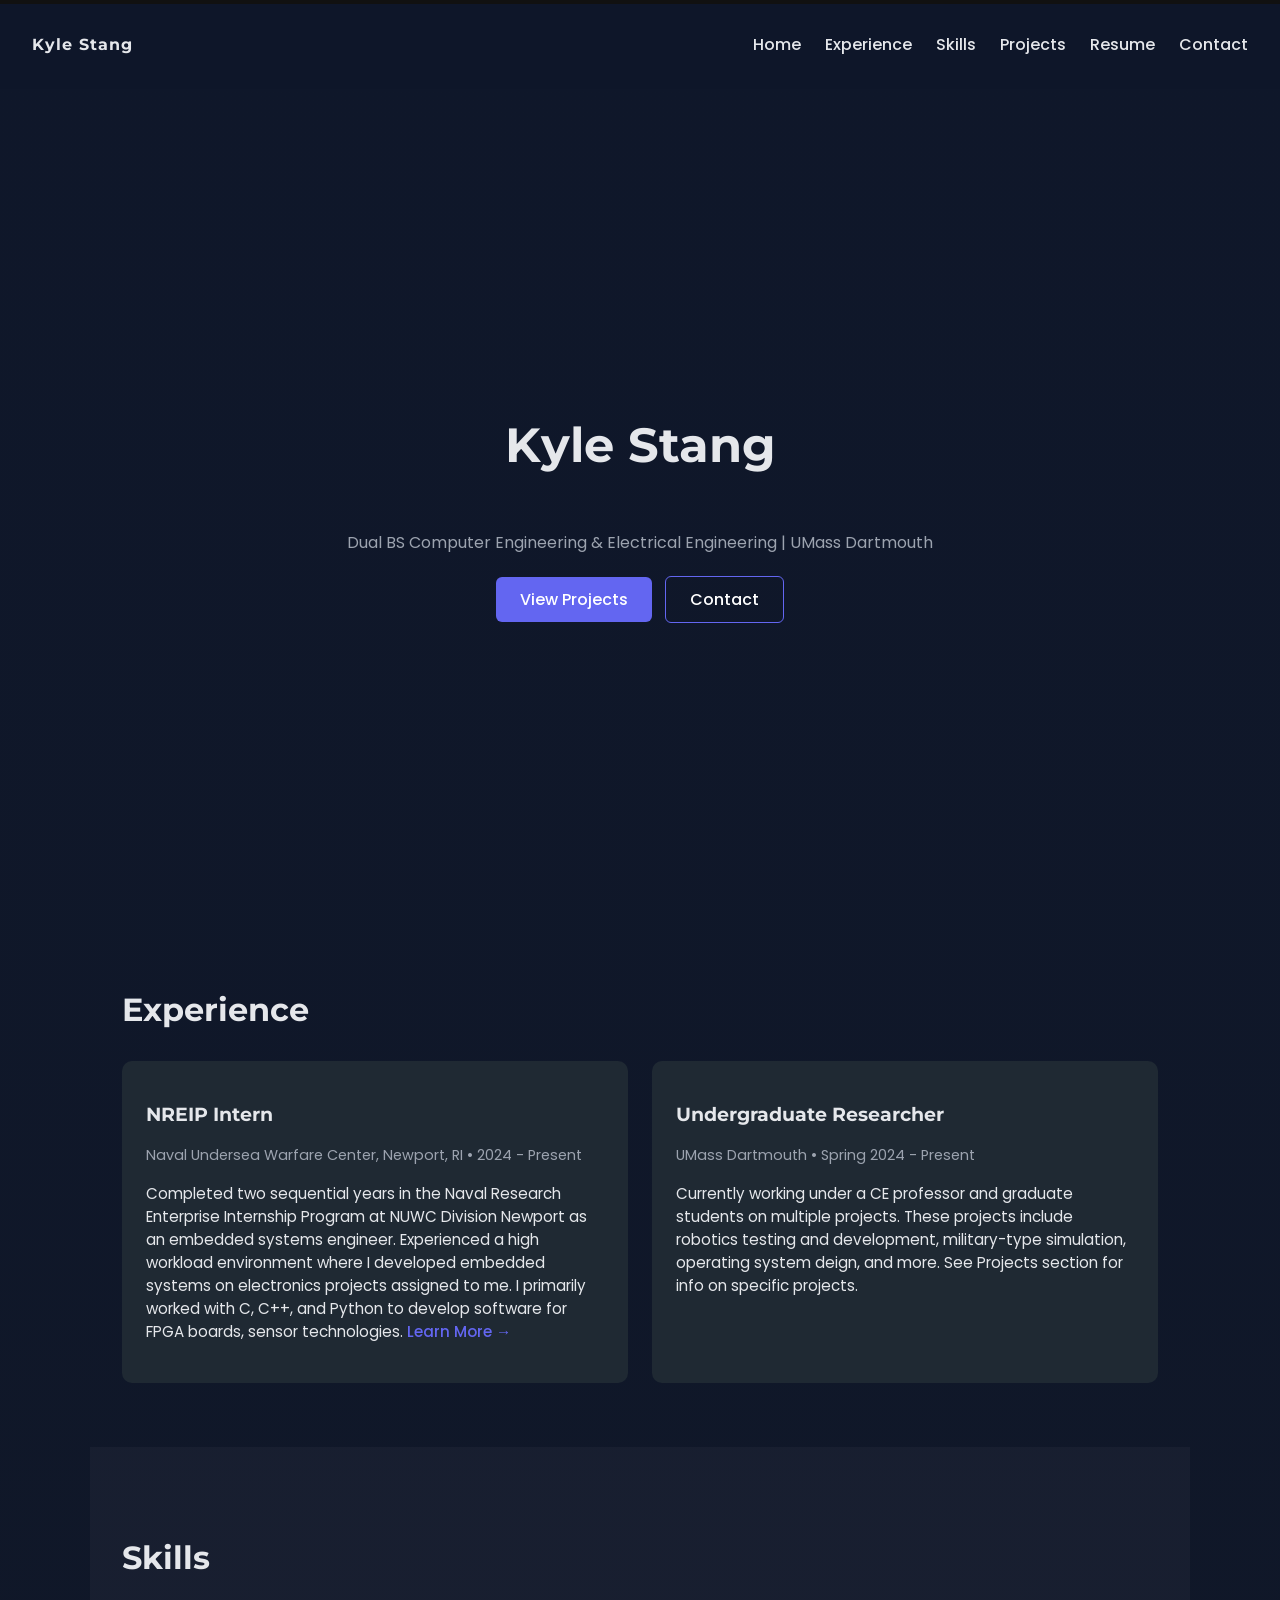
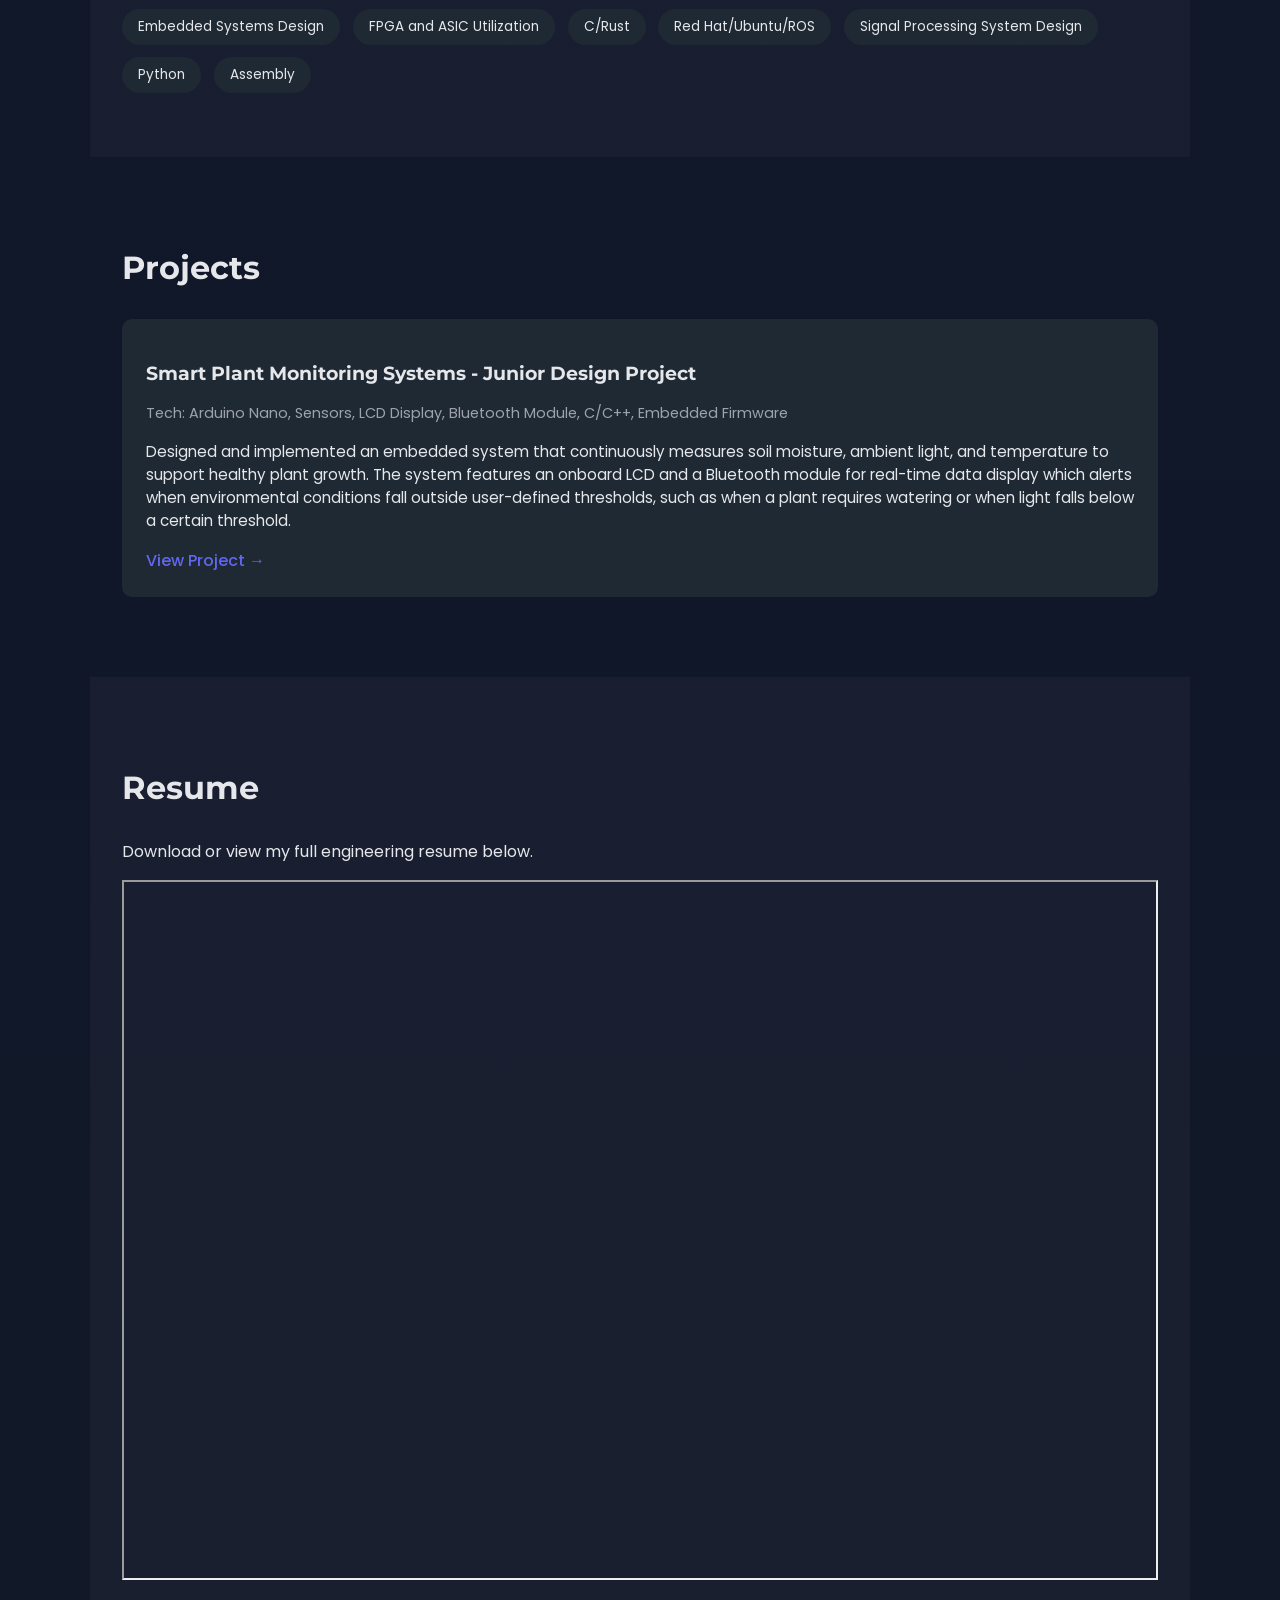
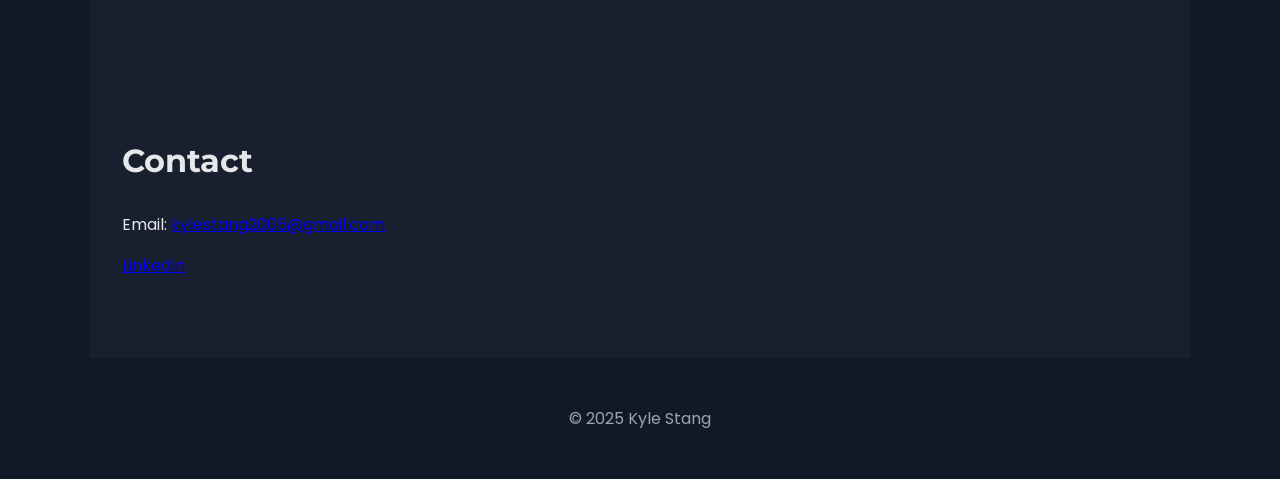
==== index.html @ 082687d5 "Update index.html" ====
<!DOCTYPE html>
<html lang="en">
<head>
  <meta charset="UTF-8" />
  <meta name="viewport" content="width=device-width, initial-scale=1.0" />
  <title>Kyle Stang | Engineering Portfolio</title>

  <!-- SEO -->
  <meta name="description" content="Kyle Stang – Embedded & Electrical Engineering Portfolio" />
  <meta name="author" content="Kyle Stang" />

  <!-- Fonts -->
  <link href="https://fonts.googleapis.com/css2?family=Montserrat:wght@400;600;700&family=Poppins:wght@300;400;500&display=swap" rel="stylesheet">

  <!-- Styles -->
  <link rel="stylesheet" href="style.css" />
</head>
<body>

<!-- Scroll Progress Bar -->
<div id="progress-container"><div id="progress-bar"></div></div>

<!-- NAV -->
<header>
  <nav class="nav">
    <div class="nav-left">Kyle Stang</div>
    <ul class="nav-links" id="navLinks">
      <li><a href="#home">Home</a></li>
      <li><a href="#experience">Experience</a></li>
      <li><a href="#skills">Skills</a></li>
      <li><a href="#projects">Projects</a></li>
      <li><a href="#resume">Resume</a></li>
      <li><a href="#contact">Contact</a></li>
    </ul>
    <div class="hamburger" onclick="toggleMenu()">
      <span></span><span></span><span></span>
    </div>
  </nav>
</header>

<main>

<!-- HERO -->
<section id="home" class="hero">
  <h1>Kyle Stang</h1>
  <p class="tagline">Dual BS Computer Engineering & Electrical Engineering | UMass Dartmouth</p>
  <div class="hero-buttons">
    <a href="#projects" class="btn">View Projects</a>
    <a href="#contact" class="btn outline">Contact</a>
  </div>
</section>

<!-- EXPERIENCE -->
<section id="experience" class="section">
  <h2 class="section-title">Experience</h2>

  <div class="card-container">
    <!-- Experience Card -->
    <div class="card">
      <h3>NREIP Intern</h3>
      <p class="card-subtitle">Naval Undersea Warfare Center, Newport, RI • 2024 - Present</p>
      <p class="card-desc">
        Completed two sequential years in the Naval Research Enterprise Internship Program at NUWC Division Newport
        as an embedded systems engineer. Experienced a high workload environment where I developed embedded systems 
        on electronics projects assigned to me. I primarily worked with C, C++, and Python to develop software for FPGA boards, 
        sensor technologies.
      <a class="card-link" href="nreip-intern.html">Learn More →</a>
    </div>

    <div class="card">
      <h3>Undergraduate Researcher</h3>
      <p class="card-subtitle">UMass Dartmouth • Spring 2024 - Present</p>
      <p class="card-desc">
        Currently working under a CE professor and graduate students 
        on multiple projects. These projects include robotics testing and development,
        military-type simulation, operating system deign, and more. See Projects section for
        info on specific projects.
      </p>
    </div>
  </div>
</section>

<!-- SKILLS -->
<section id="skills" class="section alt">
  <h2 class="section-title">Skills</h2>

  <div class="skills-grid">
    <div class="skill">Embedded Systems Design</div>
    <div class="skill">FPGA and ASIC Utilization</div>
    <div class="skill">C/Rust</div>
    <div class="skill">Red Hat/Ubuntu/ROS</div>
    <div class="skill">Signal Processing System Design</div>
    <div class="skill">Python</div>
    <div class="skill">Assembly</div>
  </div>
</section>

<!-- PROJECTS -->
<section id="projects" class="section">
  <h2 class="section-title">Projects</h2>

  <div class="card-container horizontal" id="projectScroll">
    <div class="card">
      <h3>Smart Plant Monitoring Systems - Junior Design Project</h3>
      <p class="card-subtitle">Tech: Arduino Nano, Sensors, LCD Display, Bluetooth Module, C/C++, Embedded Firmware</p>
      <p class="card-desc">
        Designed and implemented an embedded system that continuously measures soil moisture, ambient light, and temperature to support healthy plant growth. 
        The system features an onboard LCD and a Bluetooth module for real-time data display which alerts when environmental 
        conditions fall outside user-defined thresholds, such as when a plant requires watering or when light falls below a certain threshold.
      </p>
      <a class="card-link" href="plant-monitoring.html">View Project →</a>
    </div>
  </div>
</section>

<!-- RESUME -->
<section id="resume" class="section alt">
  <h2 class="section-title">Resume</h2>
  
  <p>
    Download or view my full engineering resume below.
  </p>

  <iframe 
    src="Spring 2026 Resume.pdf" 
    width="100%" 
    height="700px">
  </iframe>
</section>
  
<!-- CONTACT -->
<section id="contact" class="section alt">
  <h2 class="section-title">Contact</h2>
  <p>Email: <a href="mailto:kylestang2005@gmail.com">kylestang2005@gmail.com</a></p>
  <p>
    <a href="https://www.linkedin.com/in/kyle-stang-2a1355293/">LinkedIn</a>
  </p>
</section>

</main>

<footer>
  <p>© 2025 Kyle Stang</p>
</footer>

<script src="script.js"></script>
</body>

</html>
---- style.css ----
:root {
  --bg-dark: #0f172a;
  --bg-light: #111827;
  --card-bg: #1f2933;
  --accent: #6366f1;
  --text-main: #e5e7eb;
  --text-muted: #9ca3af;
}

* { box-sizing: border-box; }
html { scroll-behavior: smooth; }

body {
  margin: 0;
  font-family: 'Poppins', sans-serif;
  background: linear-gradient(180deg, var(--bg-dark), var(--bg-light));
  color: var(--text-main);
}

/* Scroll Progress */
#progress-container {
  position: fixed;
  top: 0; left: 0;
  width: 100%; height: 4px;
  background: #111;
  z-index: 1000;
}
#progress-bar {
  height: 100%; width: 0;
  background: var(--accent);
}

/* NAV */
.nav {
  position: sticky;
  top: 0;
  display: flex;
  justify-content: space-between;
  align-items: center;
  padding: 1rem 2rem;
  background: rgba(15, 23, 42, 0.9);
  backdrop-filter: blur(8px);
  z-index: 999;
}

.nav-left {
  font-family: 'Montserrat', sans-serif;
  font-weight: 700;
  letter-spacing: 1px;
}

.nav-links {
  display: flex;
  gap: 1.5rem;
  list-style: none;
}

.nav-links a {
  text-decoration: none;
  color: var(--text-main);
  font-weight: 500;
}

.nav-links a:hover {
  color: var(--accent);
}

.hamburger {
  display: none;
  flex-direction: column;
  gap: 5px;
  cursor: pointer;
}

.hamburger span {
  width: 25px;
  height: 3px;
  background: var(--text-main);
}

/* HERO */
.hero {
  min-height: 90vh;
  display: flex;
  flex-direction: column;
  justify-content: center;
  align-items: center;
  text-align: center;
  padding: 2rem;
}

.hero h1 {
  font-family: 'Montserrat', sans-serif;
  font-size: 3rem;
}

.tagline {
  color: var(--text-muted);
  margin: 1rem 0 2rem;
}

.hero-buttons .btn {
  padding: 0.7rem 1.5rem;
  margin: 0.3rem;
  border-radius: 6px;
  text-decoration: none;
  background: var(--accent);
  color: white;
  font-weight: 500;
}

.btn.outline {
  background: transparent;
  border: 1px solid var(--accent);
}

/* SECTIONS */
.section {
  max-width: 1100px;
  margin: auto;
  padding: 4rem 2rem;
}

.section.alt {
  background: rgba(255, 255, 255, 0.03);
}

.section-title {
  font-family: 'Montserrat', sans-serif;
  font-size: 2rem;
  margin-bottom: 2rem;
}

/* CARDS */
.card-container {
  display: grid;
  grid-template-columns: repeat(auto-fit, minmax(280px, 1fr));
  gap: 1.5rem;
}

.card-container.horizontal {
  display: flex;
  overflow-x: auto;
  gap: 1.5rem;
  padding-bottom: 1rem;
}

.card {
  background: var(--card-bg);
  border-radius: 10px;
  padding: 1.5rem;
  min-width: 280px;
}

.card h3 {
  font-family: 'Montserrat', sans-serif;
}

.card-subtitle {
  color: var(--text-muted);
  font-size: 0.9rem;
}

.card-desc {
  margin: 1rem 0;
  font-size: 0.95rem;
}

.card-link {
  color: var(--accent);
  text-decoration: none;
  font-weight: 500;
}

/* SKILLS */
.skills-grid {
  display: flex;
  flex-wrap: wrap;
  gap: 0.8rem;
}

.skill {
  background: var(--card-bg);
  padding: 0.5rem 1rem;
  border-radius: 20px;
  font-size: 0.85rem;
}

/* FOOTER */
footer {
  text-align: center;
  padding: 2rem;
  color: var(--text-muted);
}

/* MOBILE */
@media (max-width: 768px) {
  .nav-links {
    position: absolute;
    top: 60px; right: 0;
    flex-direction: column;
    background: var(--bg-dark);
    width: 200px;
    padding: 1rem;
    display: none;
  }

  .nav-links.active { display: flex; }
  .hamburger { display: flex; }
}
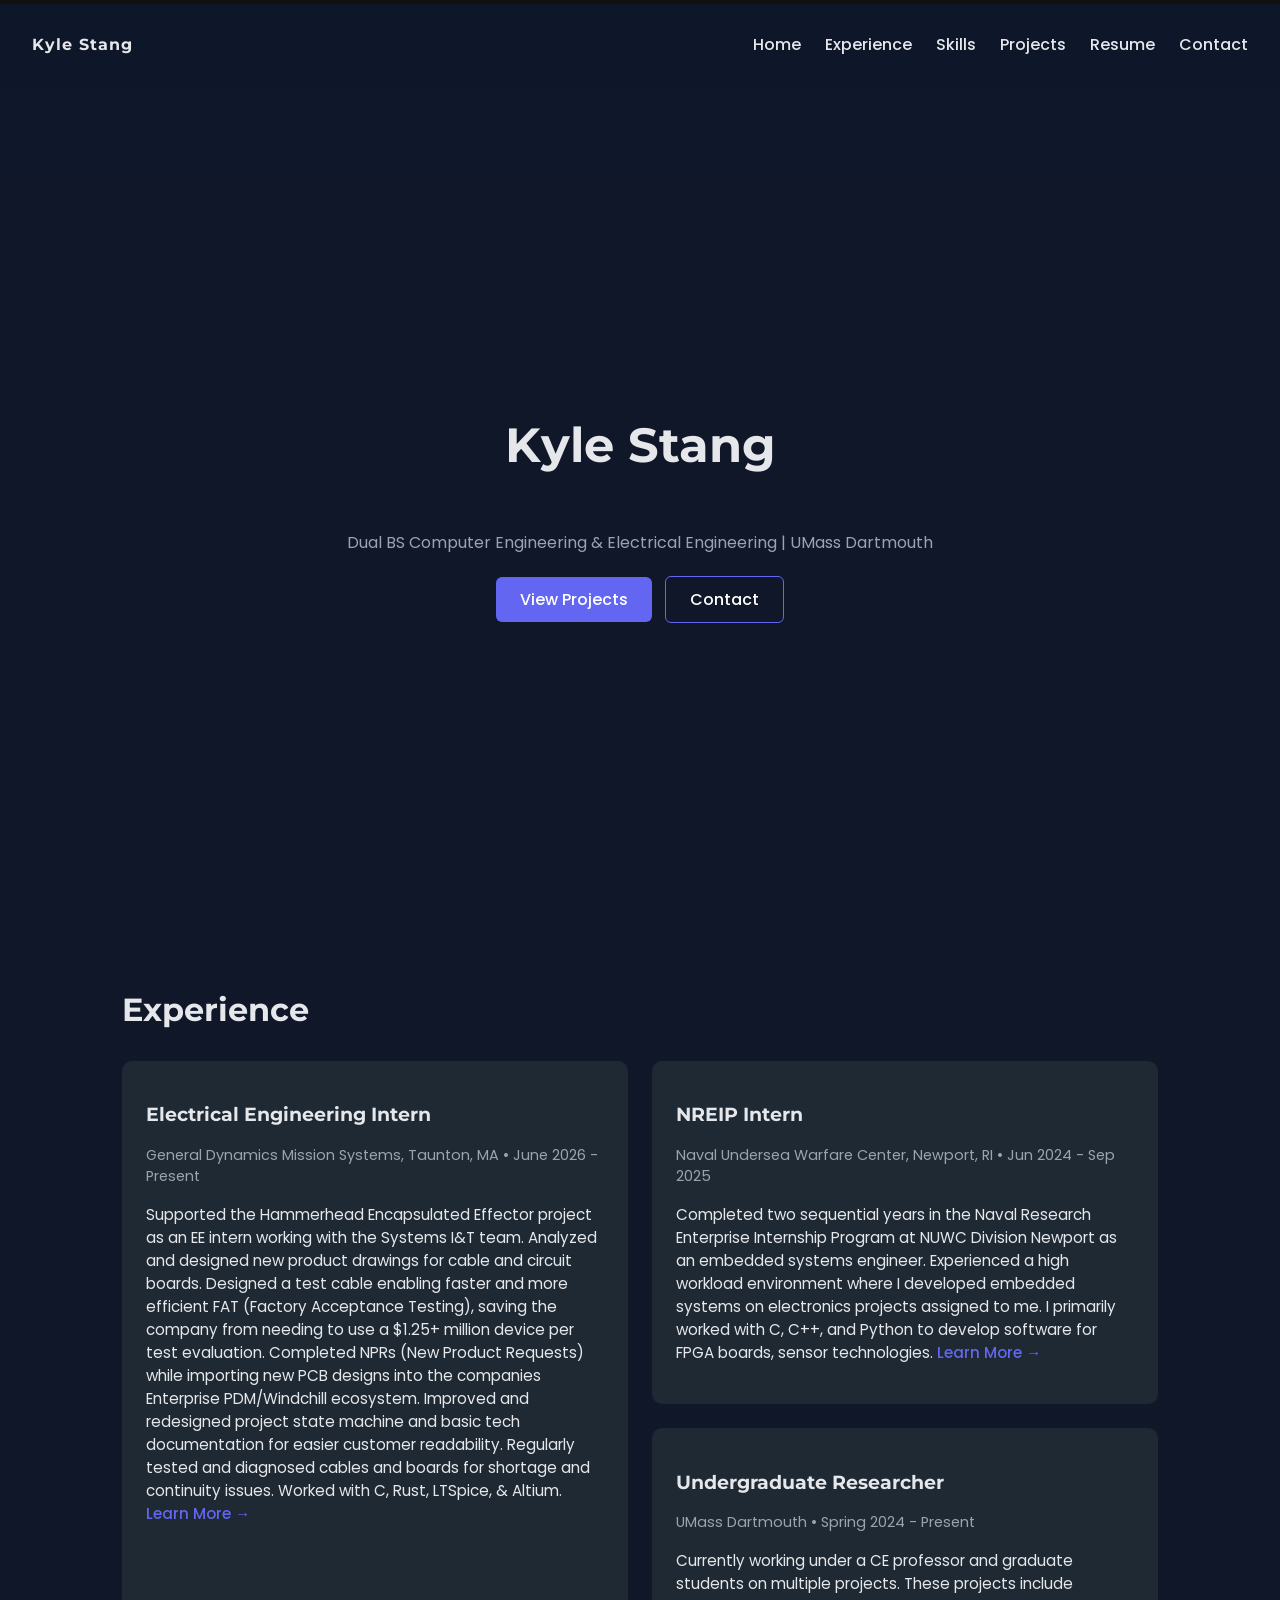
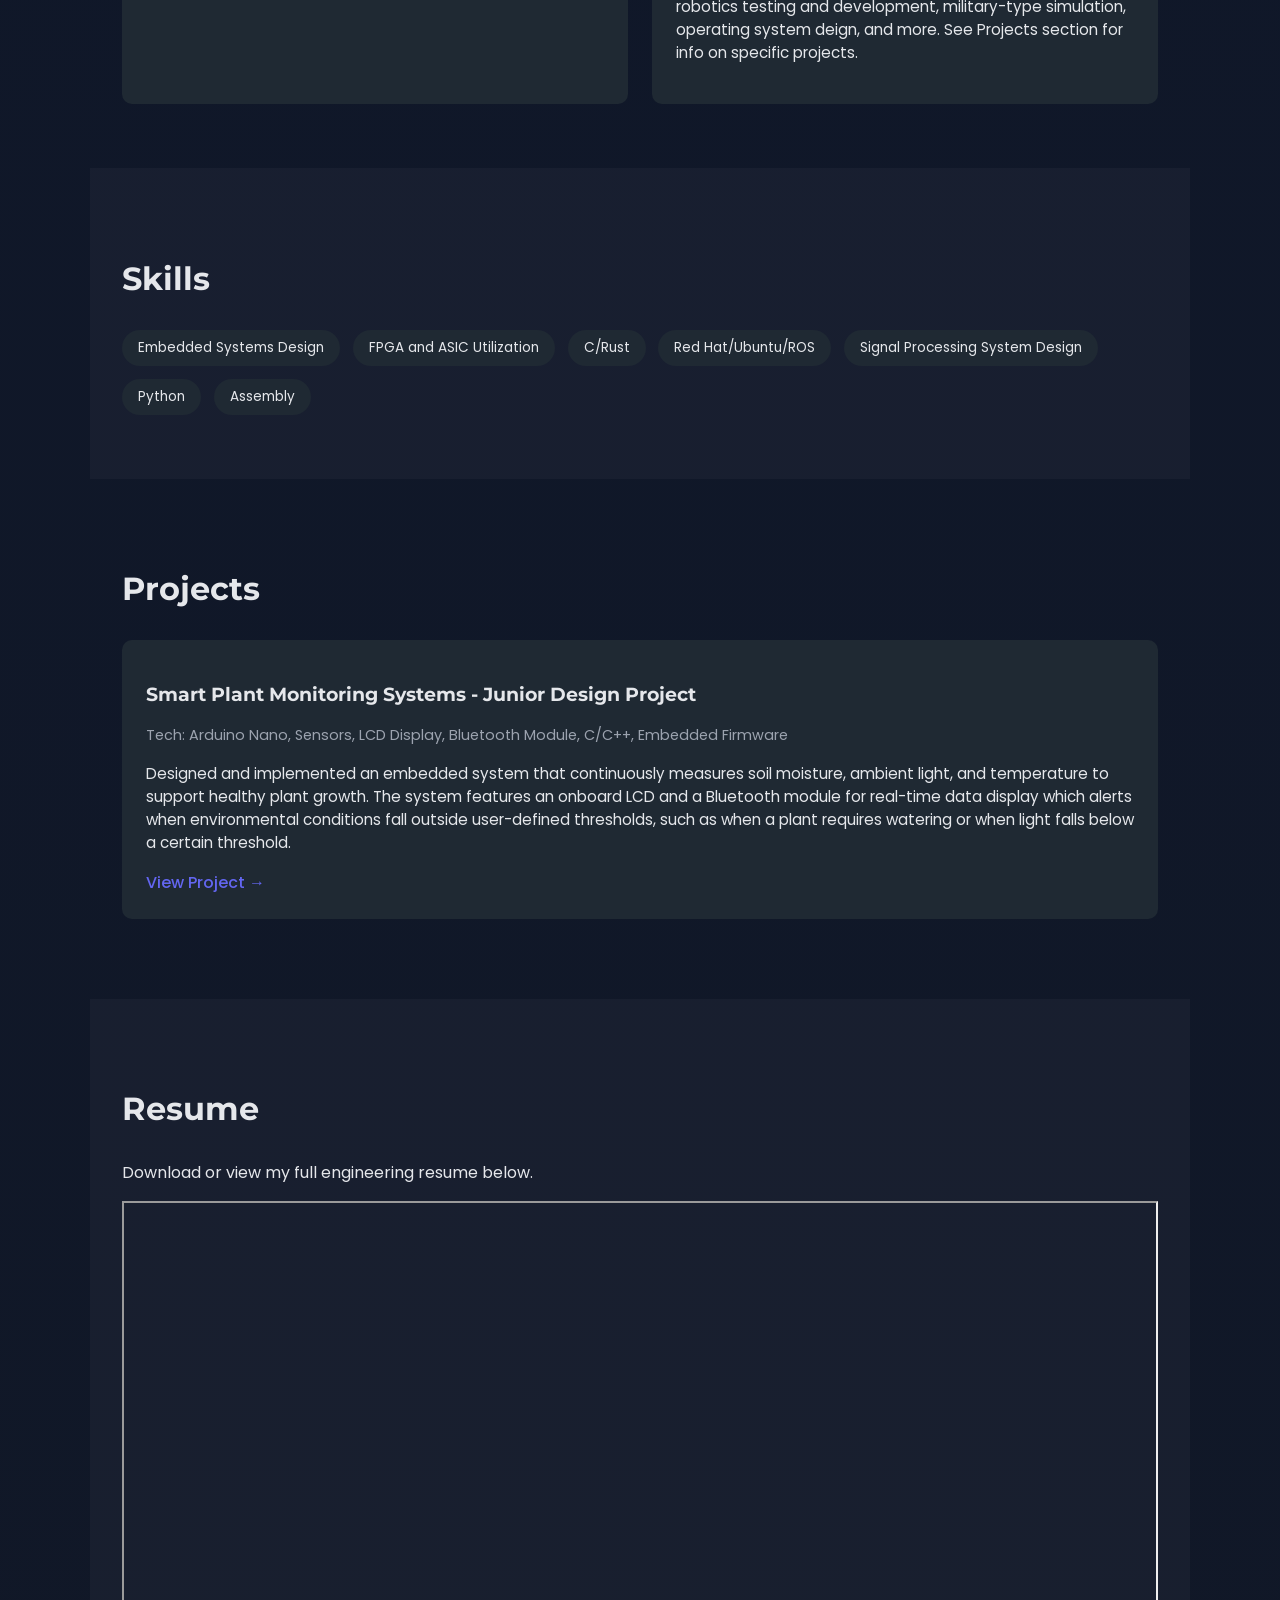
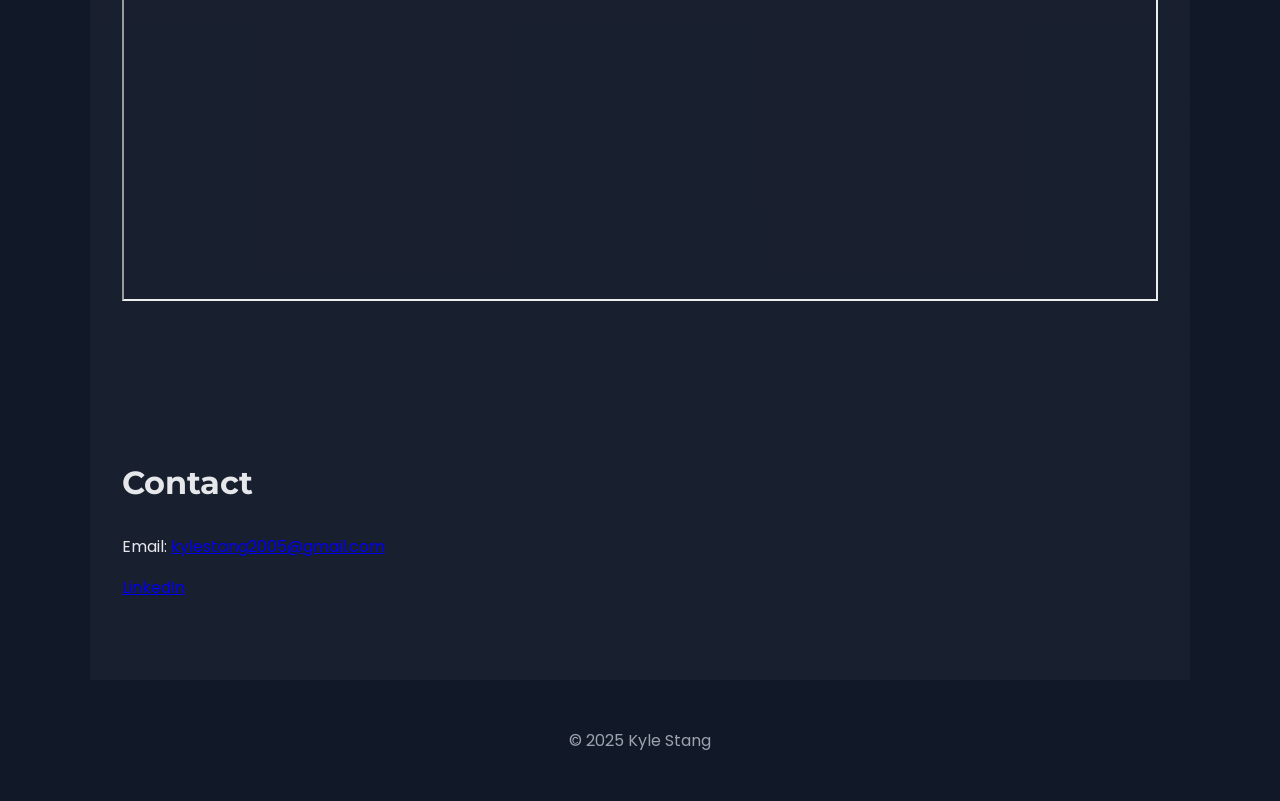
==== commit 70877835: "Update index.html" ====
--- a/index.html
+++ b/index.html
@@ -57,8 +57,24 @@
   <div class="card-container">
     <!-- Experience Card -->
     <div class="card">
+      <h3>Electrical Engineering Intern</h3>
+      <p class="card-subtitle">General Dynamics Mission Systems, Taunton, MA • June 2026 - Present</p>
+      <p class="card-desc">
+        Supported the Hammerhead Encapsulated Effector project as an EE intern working with the Systems I&T team.
+        Analyzed and designed new product drawings for cable and circuit boards. Designed a test cable enabling 
+        faster and more efficient FAT (Factory Acceptance Testing), saving the company from needing to use a $1.25+ 
+        million device per test evaluation. Completed NPRs (New Product Requests) while importing new PCB designs
+        into the companies Enterprise PDM/Windchill ecosystem. Improved and redesigned project state machine and
+        basic tech documentation for easier customer readability. Regularly tested and diagnosed cables and boards
+        for shortage and continuity issues. Worked with C, Rust, LTSpice, & Altium.
+      <a class="card-link" href="gdms-intern.html">Learn More →</a>
+    </div>
+
+  <div class="card-container">
+    <!-- Experience Card -->
+    <div class="card">
       <h3>NREIP Intern</h3>
-      <p class="card-subtitle">Naval Undersea Warfare Center, Newport, RI • 2024 - Present</p>
+      <p class="card-subtitle">Naval Undersea Warfare Center, Newport, RI • Jun 2024 - Sep 2025</p>
       <p class="card-desc">
         Completed two sequential years in the Naval Research Enterprise Internship Program at NUWC Division Newport
         as an embedded systems engineer. Experienced a high workload environment where I developed embedded systems 
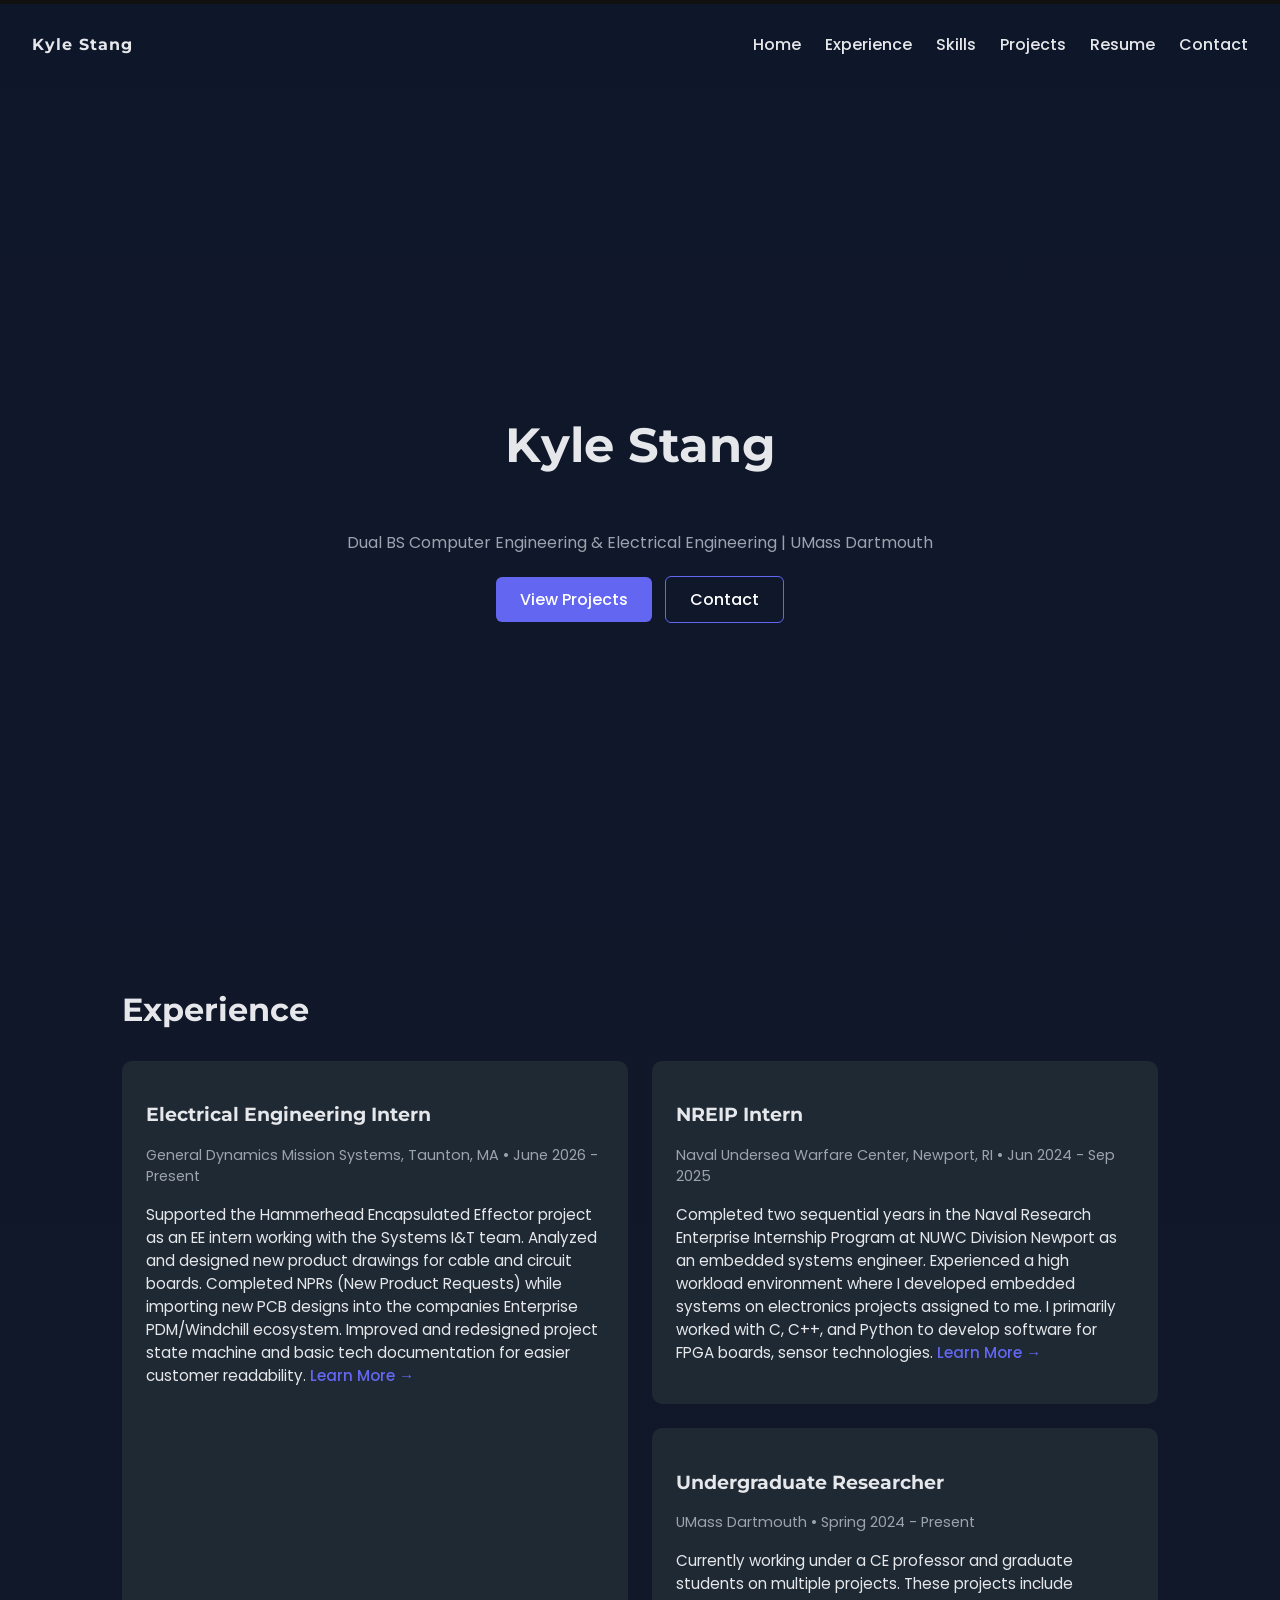
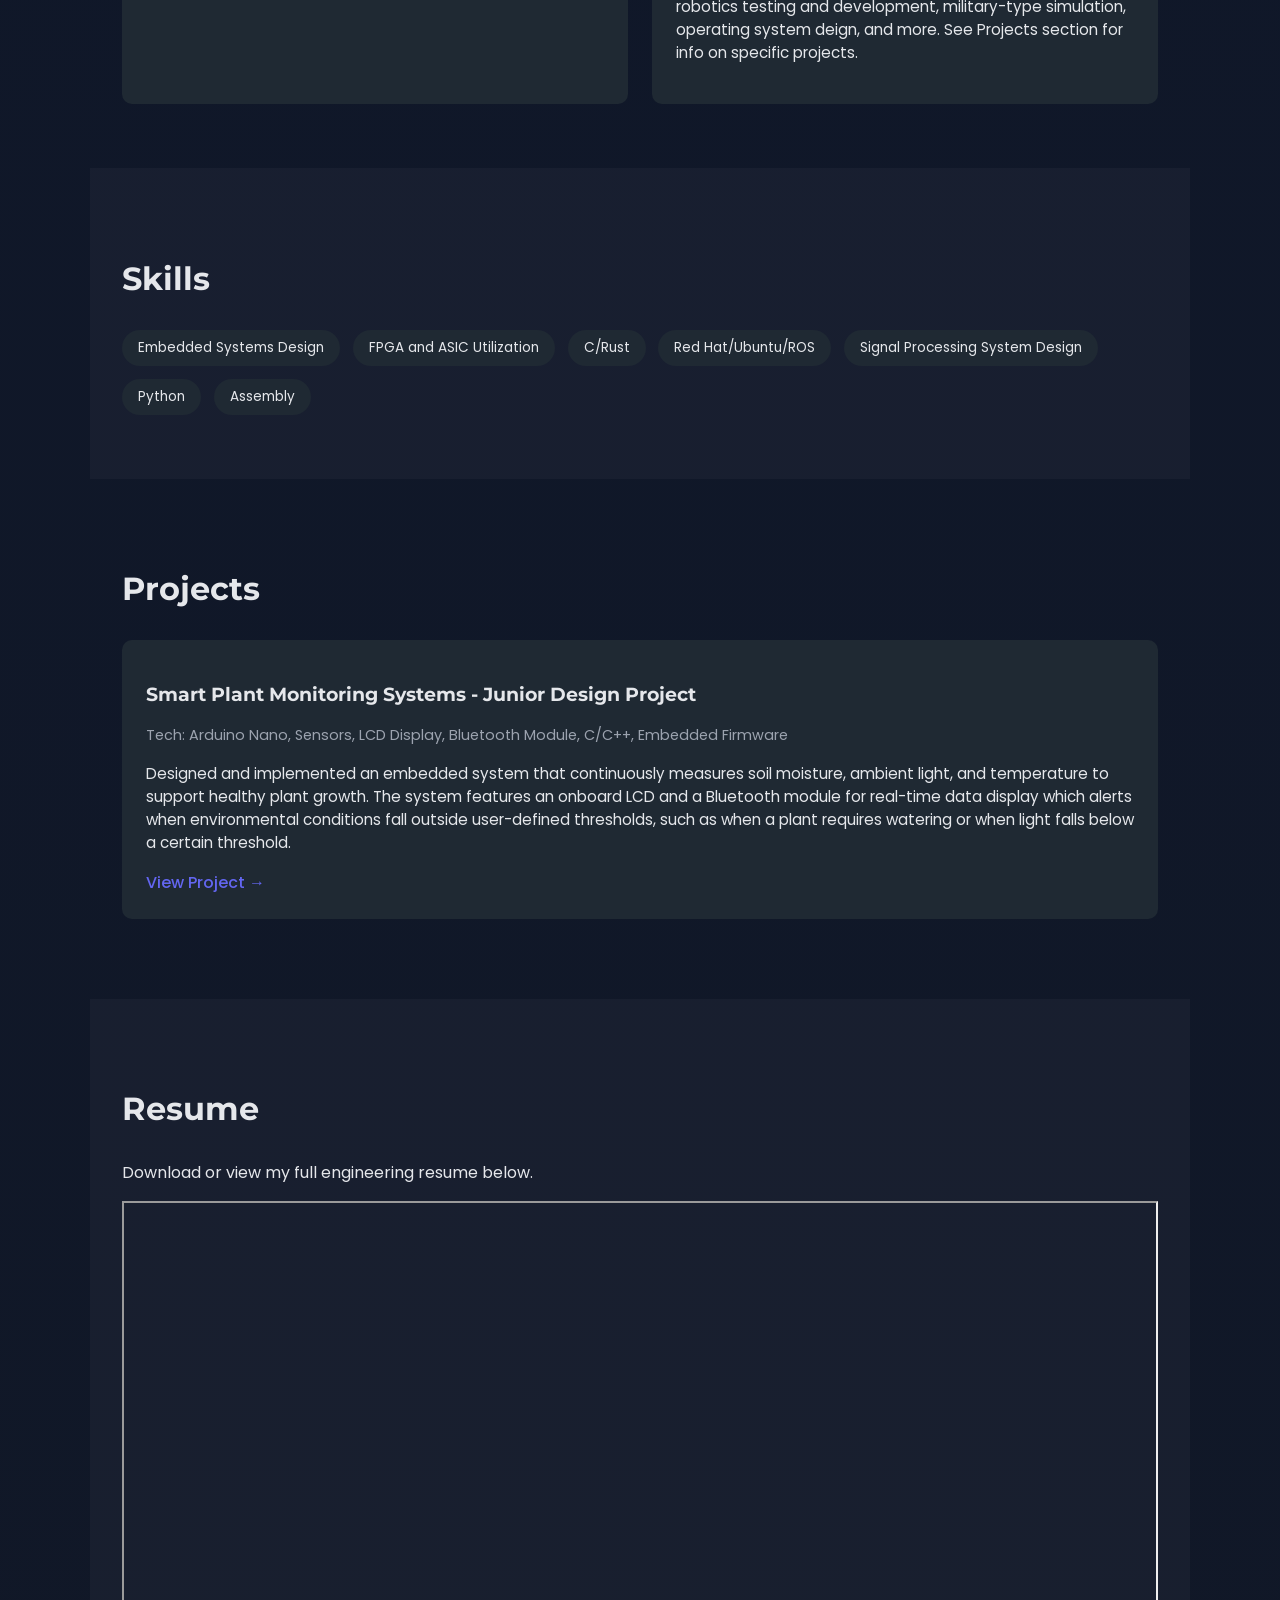
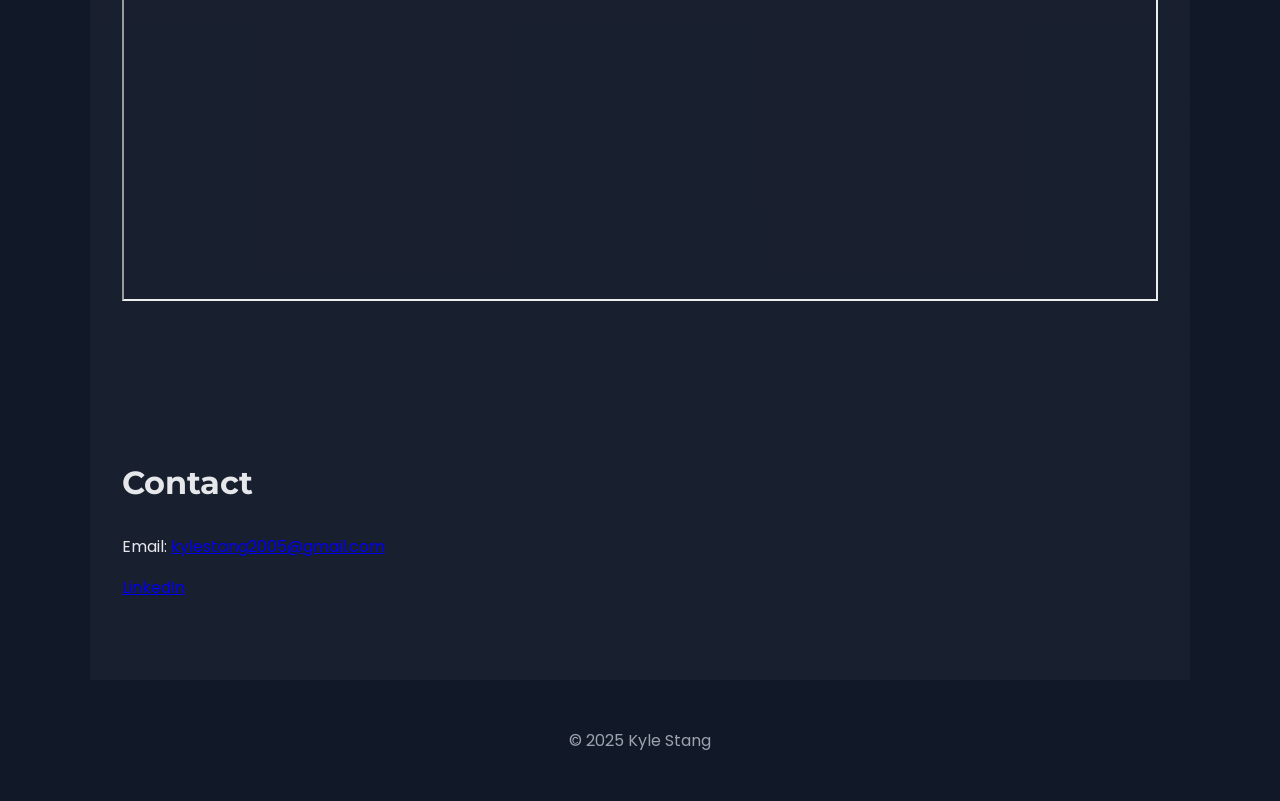
==== commit d9f0a790: "Update index.html" ====
--- a/index.html
+++ b/index.html
@@ -61,12 +61,9 @@
       <p class="card-subtitle">General Dynamics Mission Systems, Taunton, MA • June 2026 - Present</p>
       <p class="card-desc">
         Supported the Hammerhead Encapsulated Effector project as an EE intern working with the Systems I&T team.
-        Analyzed and designed new product drawings for cable and circuit boards. Designed a test cable enabling 
-        faster and more efficient FAT (Factory Acceptance Testing), saving the company from needing to use a $1.25+ 
-        million device per test evaluation. Completed NPRs (New Product Requests) while importing new PCB designs
-        into the companies Enterprise PDM/Windchill ecosystem. Improved and redesigned project state machine and
-        basic tech documentation for easier customer readability. Regularly tested and diagnosed cables and boards
-        for shortage and continuity issues. Worked with C, Rust, LTSpice, & Altium.
+        Analyzed and designed new product drawings for cable and circuit boards. Completed NPRs (New Product Requests)
+        while importing new PCB designs into the companies Enterprise PDM/Windchill ecosystem. Improved and
+        redesigned project state machine and basic tech documentation for easier customer readability.
       <a class="card-link" href="gdms-intern.html">Learn More →</a>
     </div>
 
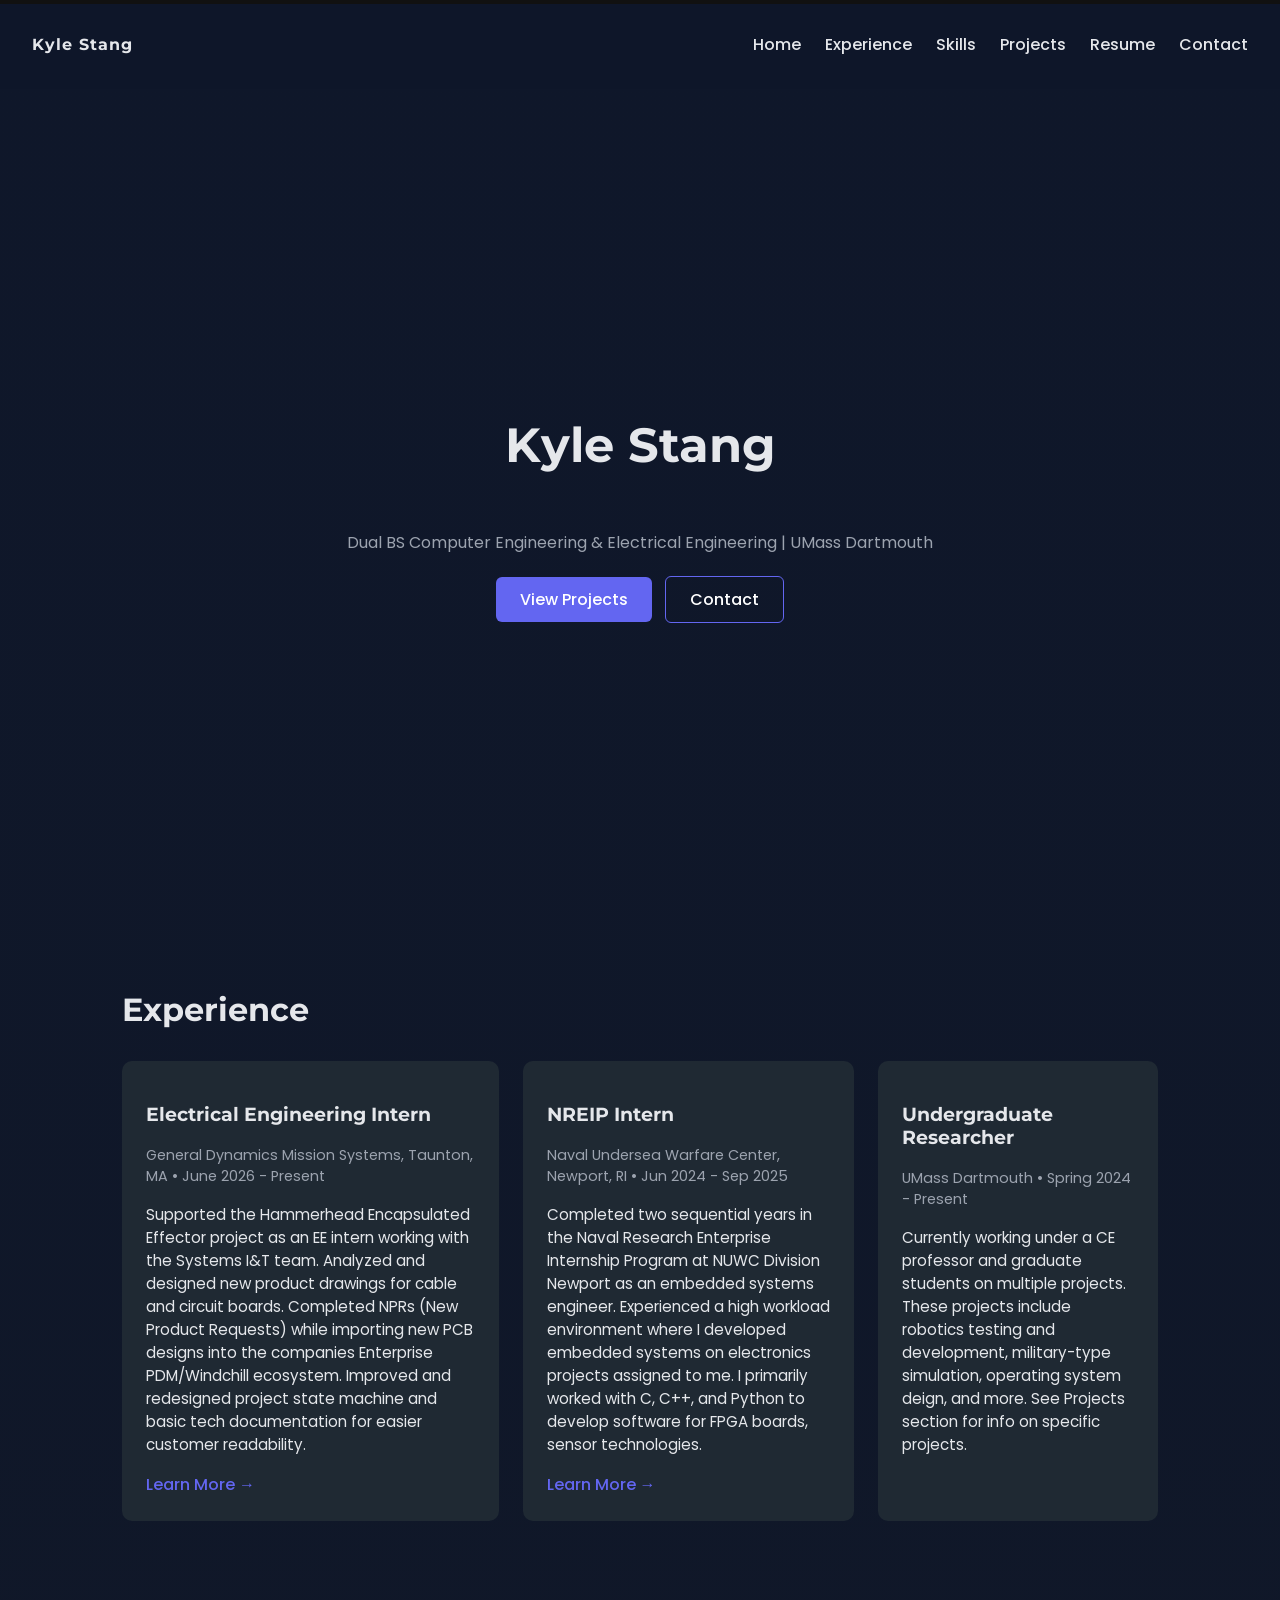
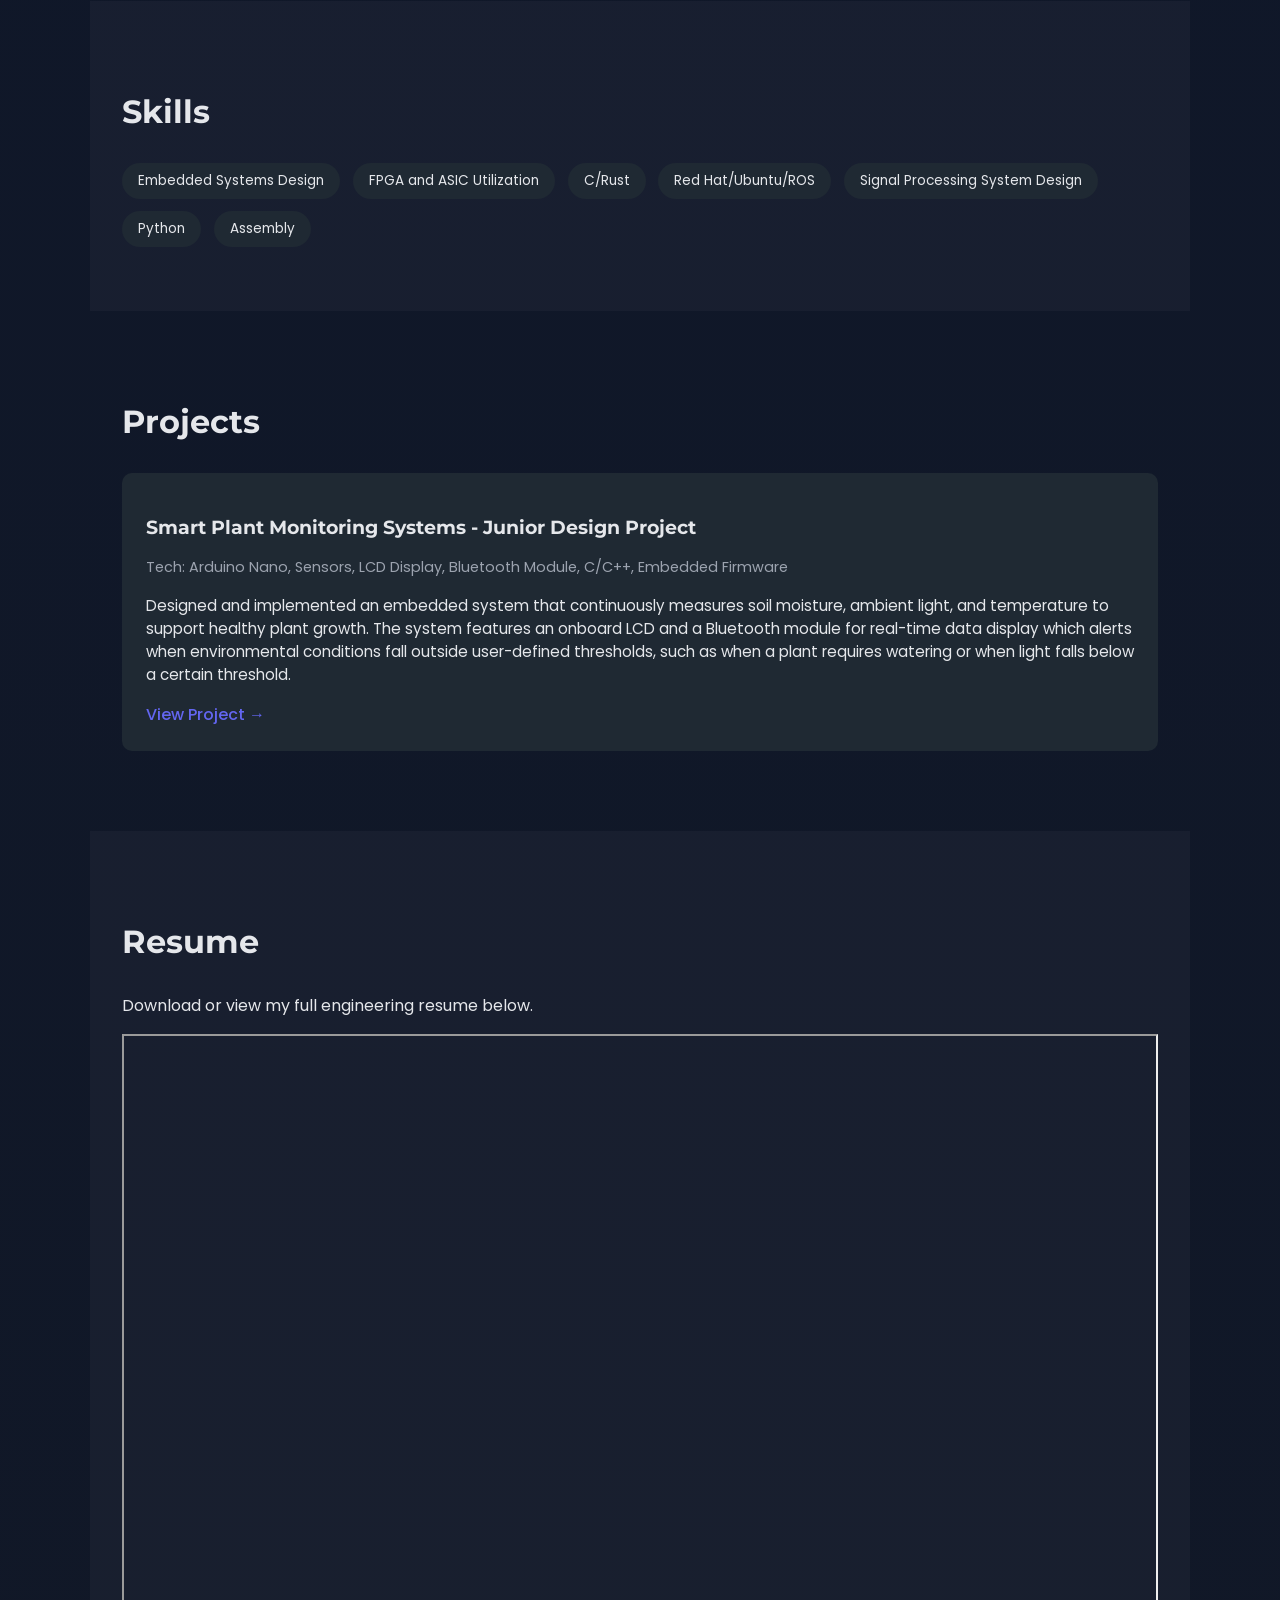
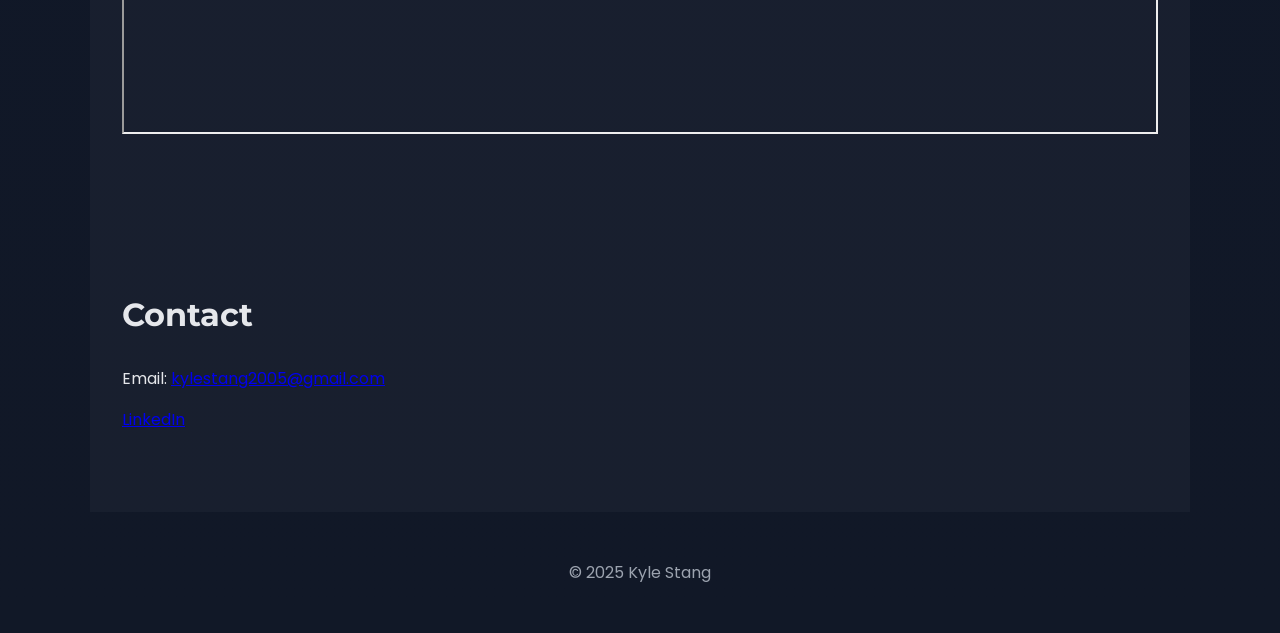
==== commit 25dbdc24: "Update index.html" ====
--- a/index.html
+++ b/index.html
@@ -50,49 +50,47 @@
   </div>
 </section>
 
-<!-- EXPERIENCE -->
-<section id="experience" class="section">
-  <h2 class="section-title">Experience</h2>
+ <!-- EXPERIENCE -->
+  <section id="experience" class="section">
+    <h2 class="section-title">Experience</h2>
 
-  <div class="card-container">
-    <!-- Experience Card -->
-    <div class="card">
-      <h3>Electrical Engineering Intern</h3>
-      <p class="card-subtitle">General Dynamics Mission Systems, Taunton, MA • June 2026 - Present</p>
-      <p class="card-desc">
-        Supported the Hammerhead Encapsulated Effector project as an EE intern working with the Systems I&T team.
-        Analyzed and designed new product drawings for cable and circuit boards. Completed NPRs (New Product Requests)
-        while importing new PCB designs into the companies Enterprise PDM/Windchill ecosystem. Improved and
-        redesigned project state machine and basic tech documentation for easier customer readability.
-      <a class="card-link" href="gdms-intern.html">Learn More →</a>
+    <div class="card-container horizontal">
+      <div class="card">
+        <h3>Electrical Engineering Intern</h3>
+        <p class="card-subtitle">General Dynamics Mission Systems, Taunton, MA • June 2026 - Present</p>
+        <p class="card-desc">
+          Supported the Hammerhead Encapsulated Effector project as an EE intern working with the Systems I&T team.
+          Analyzed and designed new product drawings for cable and circuit boards. Completed NPRs (New Product Requests)
+          while importing new PCB designs into the companies Enterprise PDM/Windchill ecosystem. Improved and
+          redesigned project state machine and basic tech documentation for easier customer readability.
+        </p>
+        <a class="card-link" href="gdms-intern.html">Learn More →</a>
+      </div>
+
+      <div class="card">
+        <h3>NREIP Intern</h3>
+        <p class="card-subtitle">Naval Undersea Warfare Center, Newport, RI • Jun 2024 - Sep 2025</p>
+        <p class="card-desc">
+          Completed two sequential years in the Naval Research Enterprise Internship Program at NUWC Division Newport
+          as an embedded systems engineer. Experienced a high workload environment where I developed embedded systems
+          on electronics projects assigned to me. I primarily worked with C, C++, and Python to develop software for FPGA boards,
+          sensor technologies.
+        </p>
+        <a class="card-link" href="nreip-intern.html">Learn More →</a>
+      </div>
+
+      <div class="card">
+        <h3>Undergraduate Researcher</h3>
+        <p class="card-subtitle">UMass Dartmouth • Spring 2024 - Present</p>
+        <p class="card-desc">
+          Currently working under a CE professor and graduate students
+          on multiple projects. These projects include robotics testing and development,
+          military-type simulation, operating system deign, and more. See Projects section for
+          info on specific projects.
+        </p>
+      </div>
     </div>
-
-  <div class="card-container">
-    <!-- Experience Card -->
-    <div class="card">
-      <h3>NREIP Intern</h3>
-      <p class="card-subtitle">Naval Undersea Warfare Center, Newport, RI • Jun 2024 - Sep 2025</p>
-      <p class="card-desc">
-        Completed two sequential years in the Naval Research Enterprise Internship Program at NUWC Division Newport
-        as an embedded systems engineer. Experienced a high workload environment where I developed embedded systems 
-        on electronics projects assigned to me. I primarily worked with C, C++, and Python to develop software for FPGA boards, 
-        sensor technologies.
-      <a class="card-link" href="nreip-intern.html">Learn More →</a>
-    </div>
-
-    <div class="card">
-      <h3>Undergraduate Researcher</h3>
-      <p class="card-subtitle">UMass Dartmouth • Spring 2024 - Present</p>
-      <p class="card-desc">
-        Currently working under a CE professor and graduate students 
-        on multiple projects. These projects include robotics testing and development,
-        military-type simulation, operating system deign, and more. See Projects section for
-        info on specific projects.
-      </p>
-    </div>
-  </div>
-</section>
-
+  </section>
 <!-- SKILLS -->
 <section id="skills" class="section alt">
   <h2 class="section-title">Skills</h2>
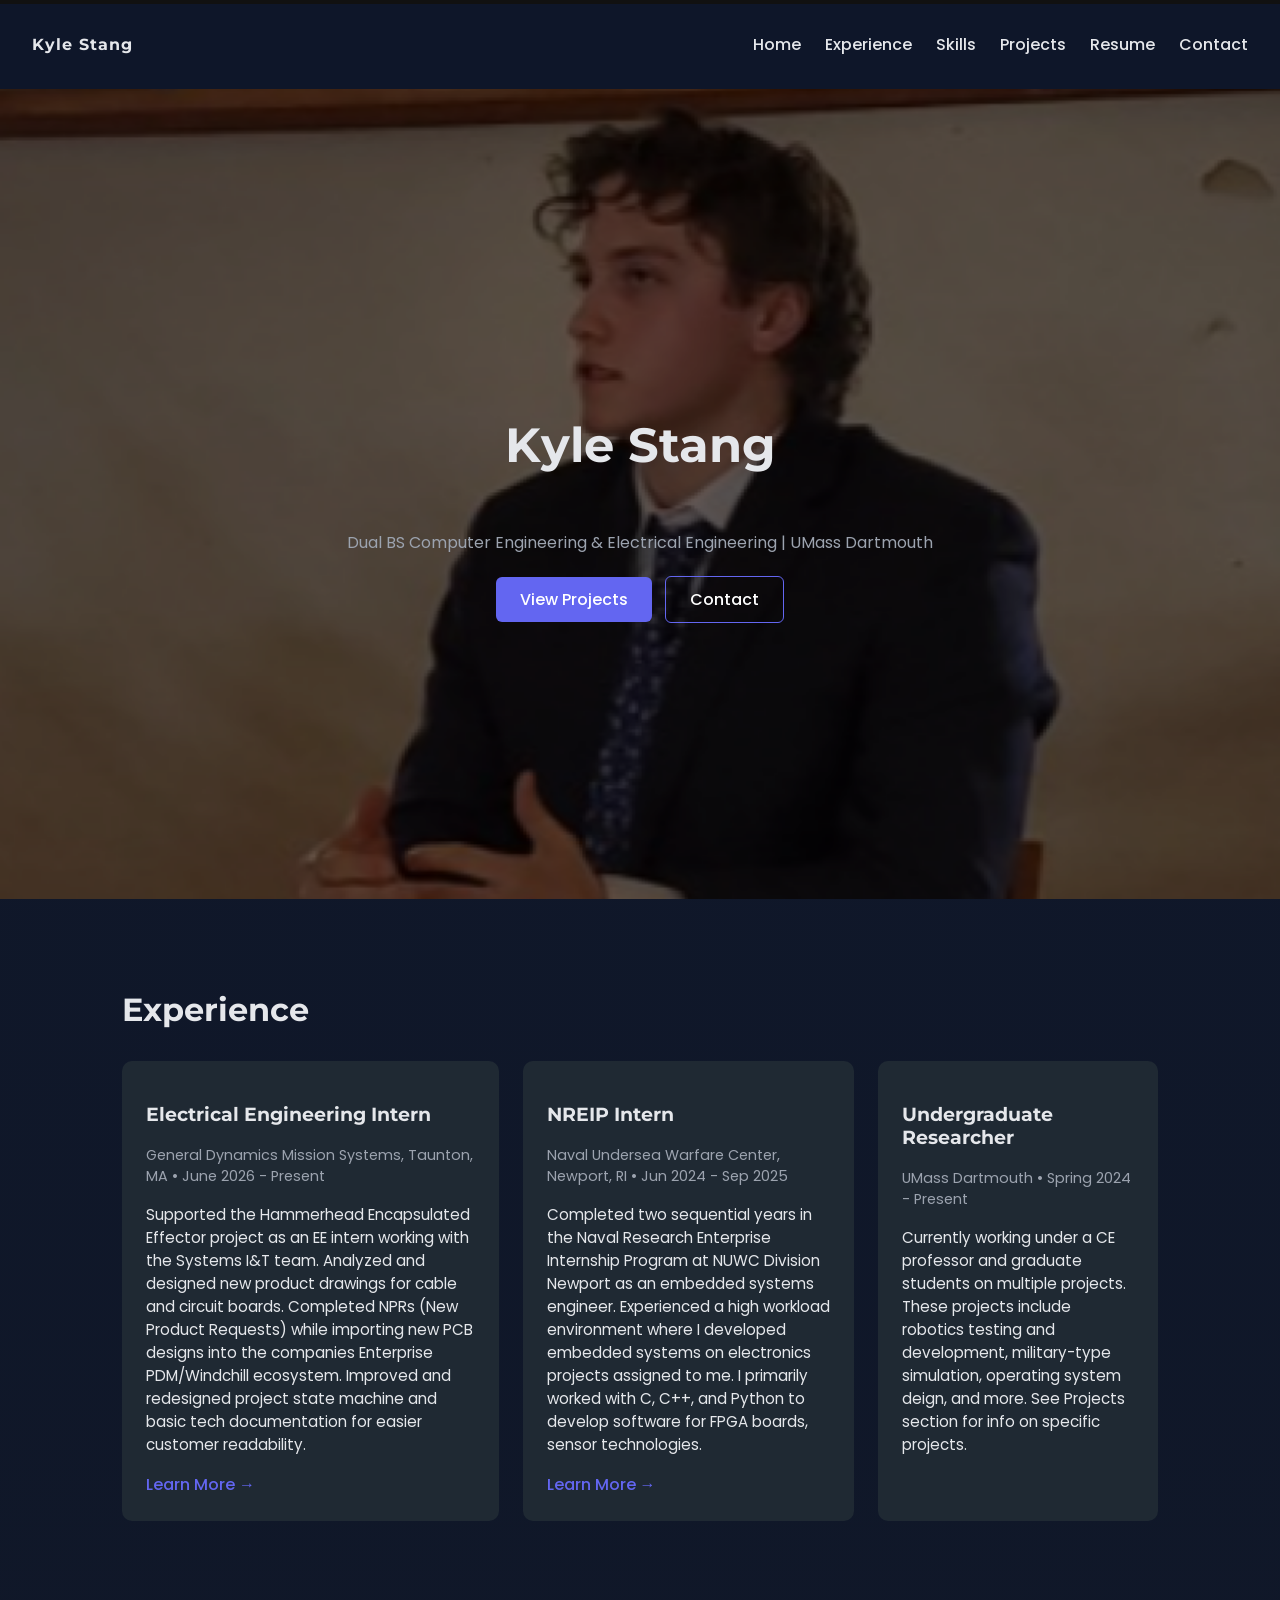
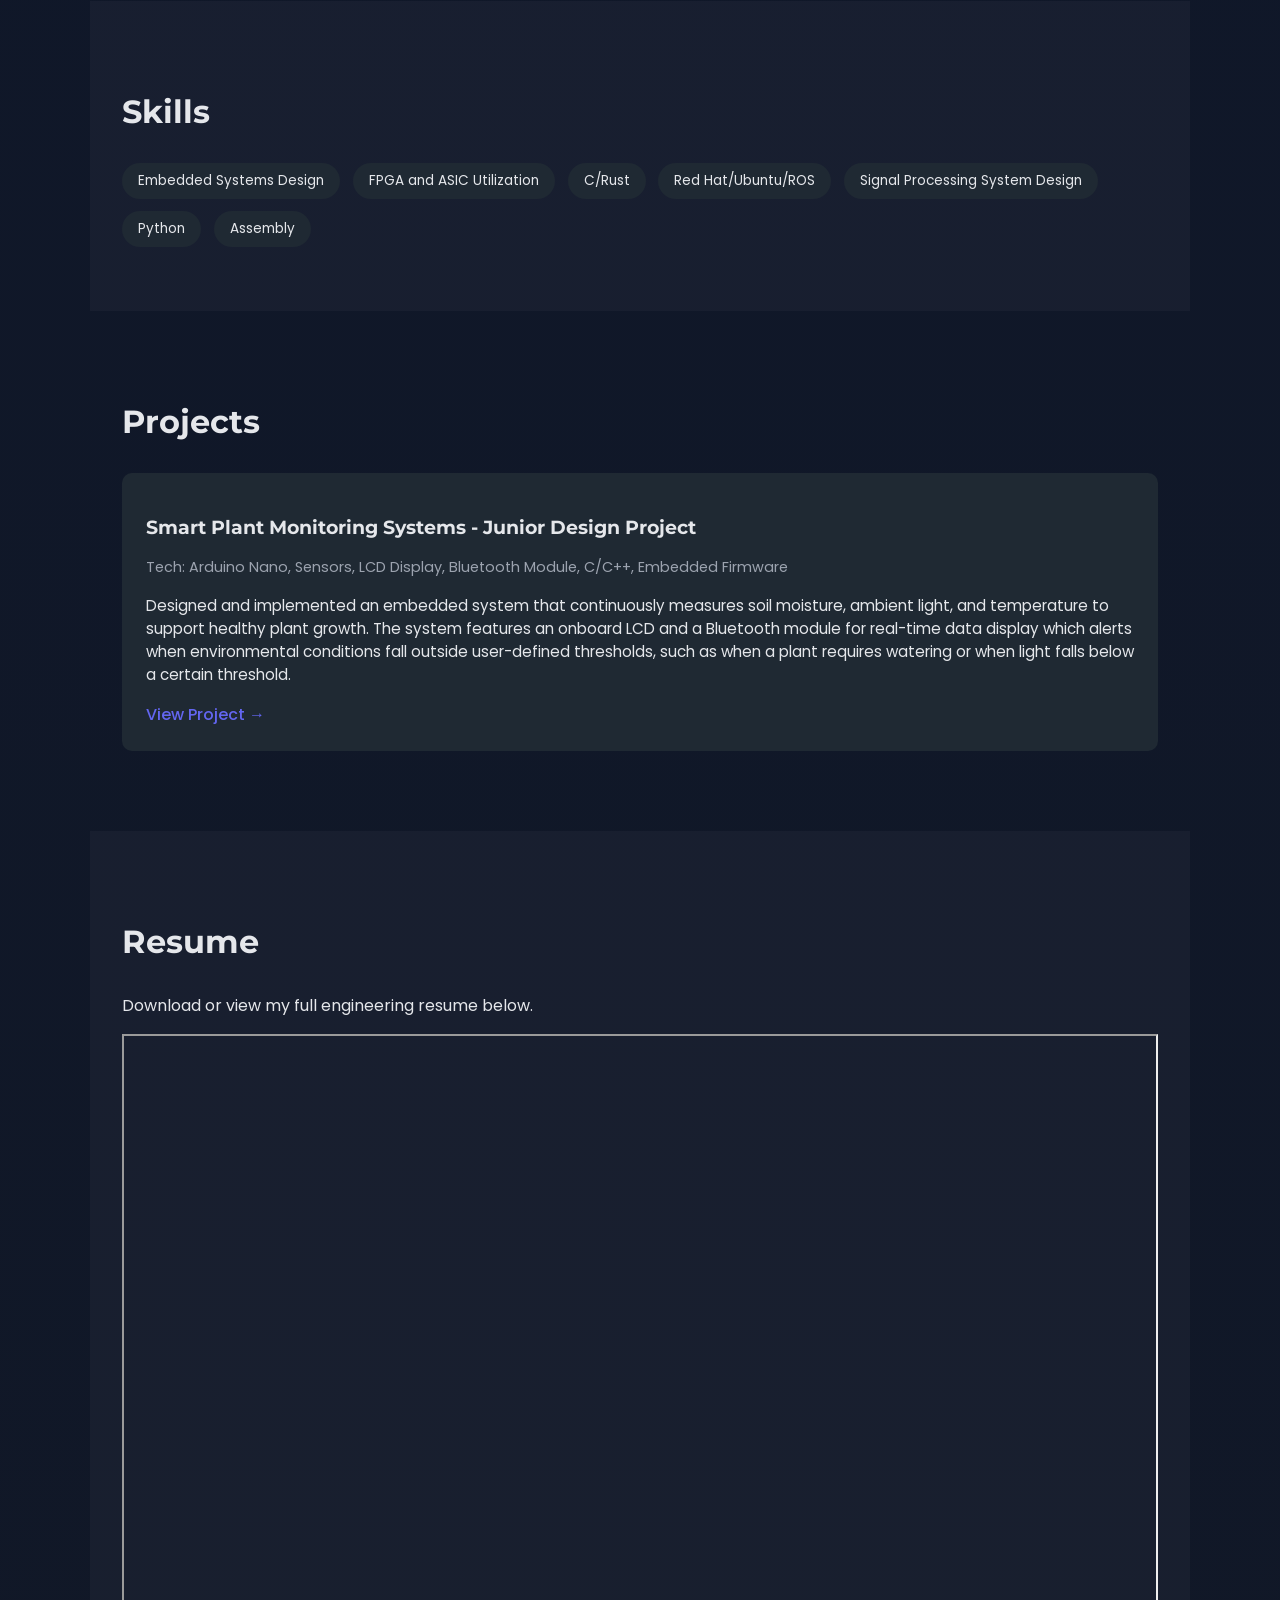
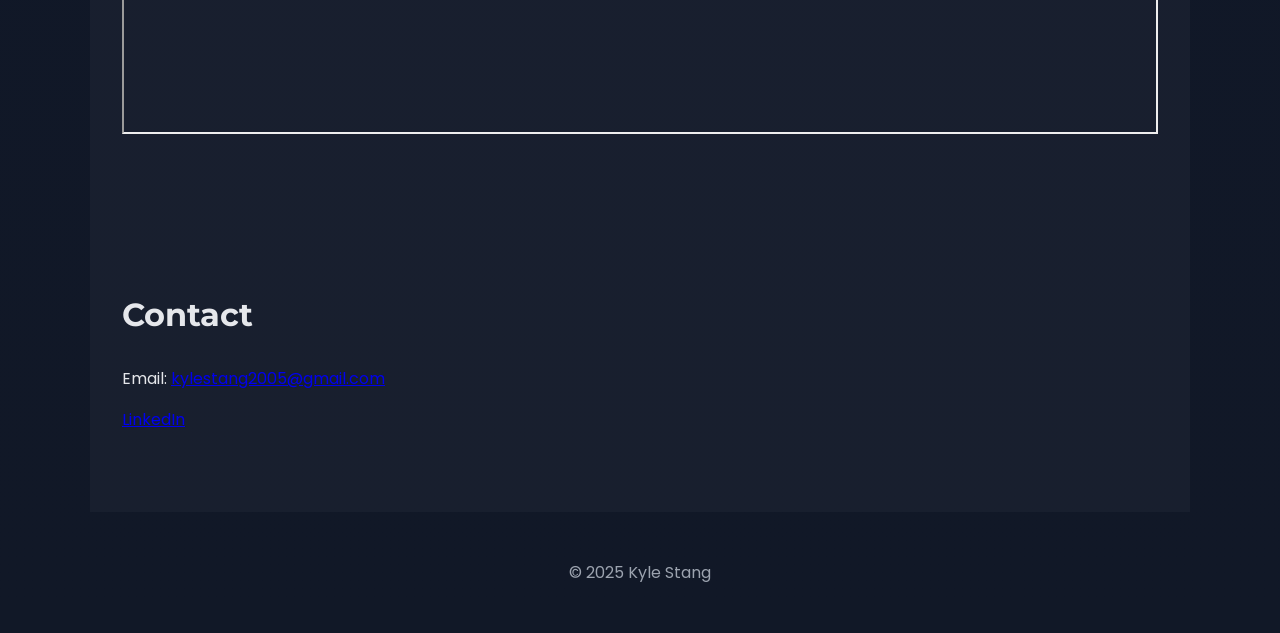
==== commit 117a4fd8: "Update index.html" ====
--- a/index.html
+++ b/index.html
@@ -41,7 +41,7 @@
 <main>
 
 <!-- HERO -->
-<section id="home" class="hero">
+  <section id="home" class="hero" style="background-image: url('profile photo.png');">
   <h1>Kyle Stang</h1>
   <p class="tagline">Dual BS Computer Engineering & Electrical Engineering | UMass Dartmouth</p>
   <div class="hero-buttons">
--- a/style.css
+++ b/style.css
@@ -87,6 +87,23 @@
   align-items: center;
   text-align: center;
   padding: 2rem;
+  background-image: url('profile photo.png'); /* fallback if not set inline */
+  background-size: cover;
+  background-position: center;
+  position: relative;
+}
+
+.hero::before {
+  content: '';
+  position: absolute;
+  inset: 0;
+  background: rgba(0, 0, 0, 0.55);
+  z-index: 0;
+}
+
+.hero > * {
+  position: relative;
+  z-index: 1;
 }
 
 .hero h1 {
@@ -207,4 +224,4 @@
 
   .nav-links.active { display: flex; }
   .hamburger { display: flex; }
-}+}
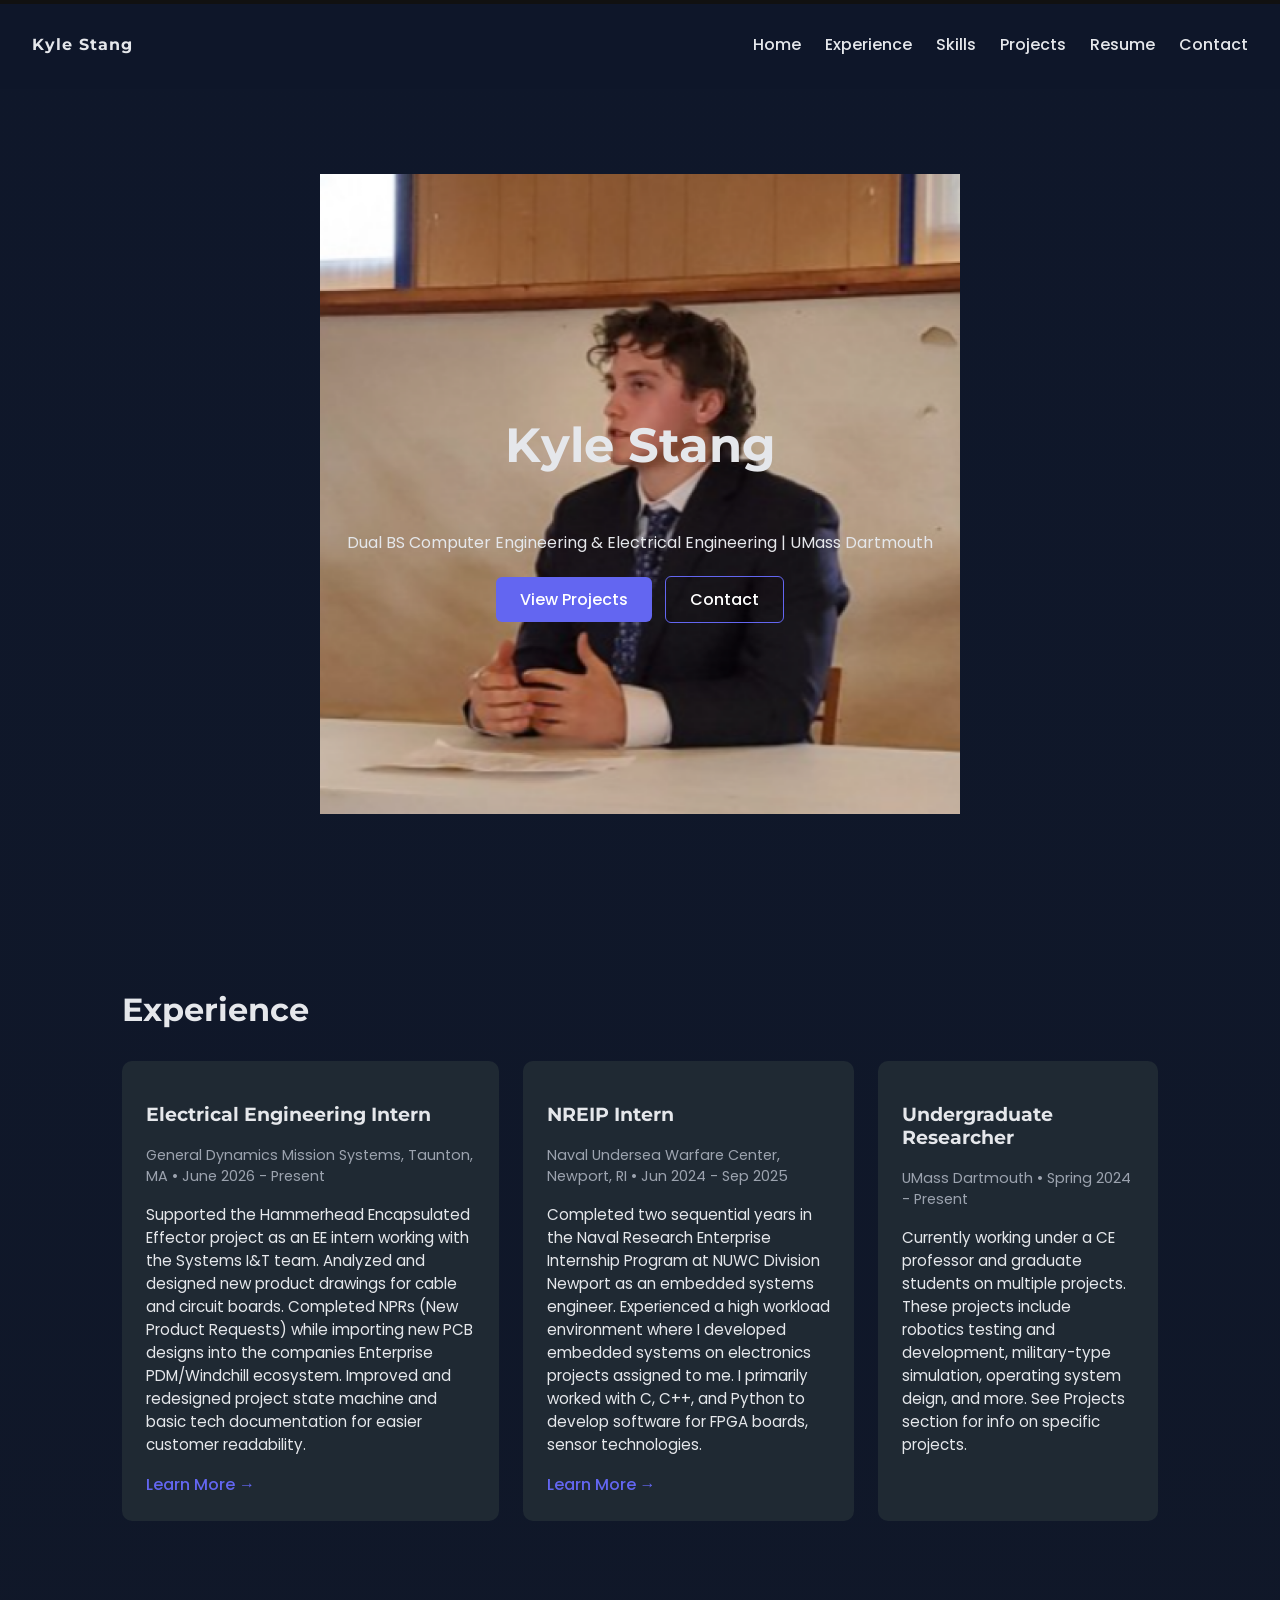
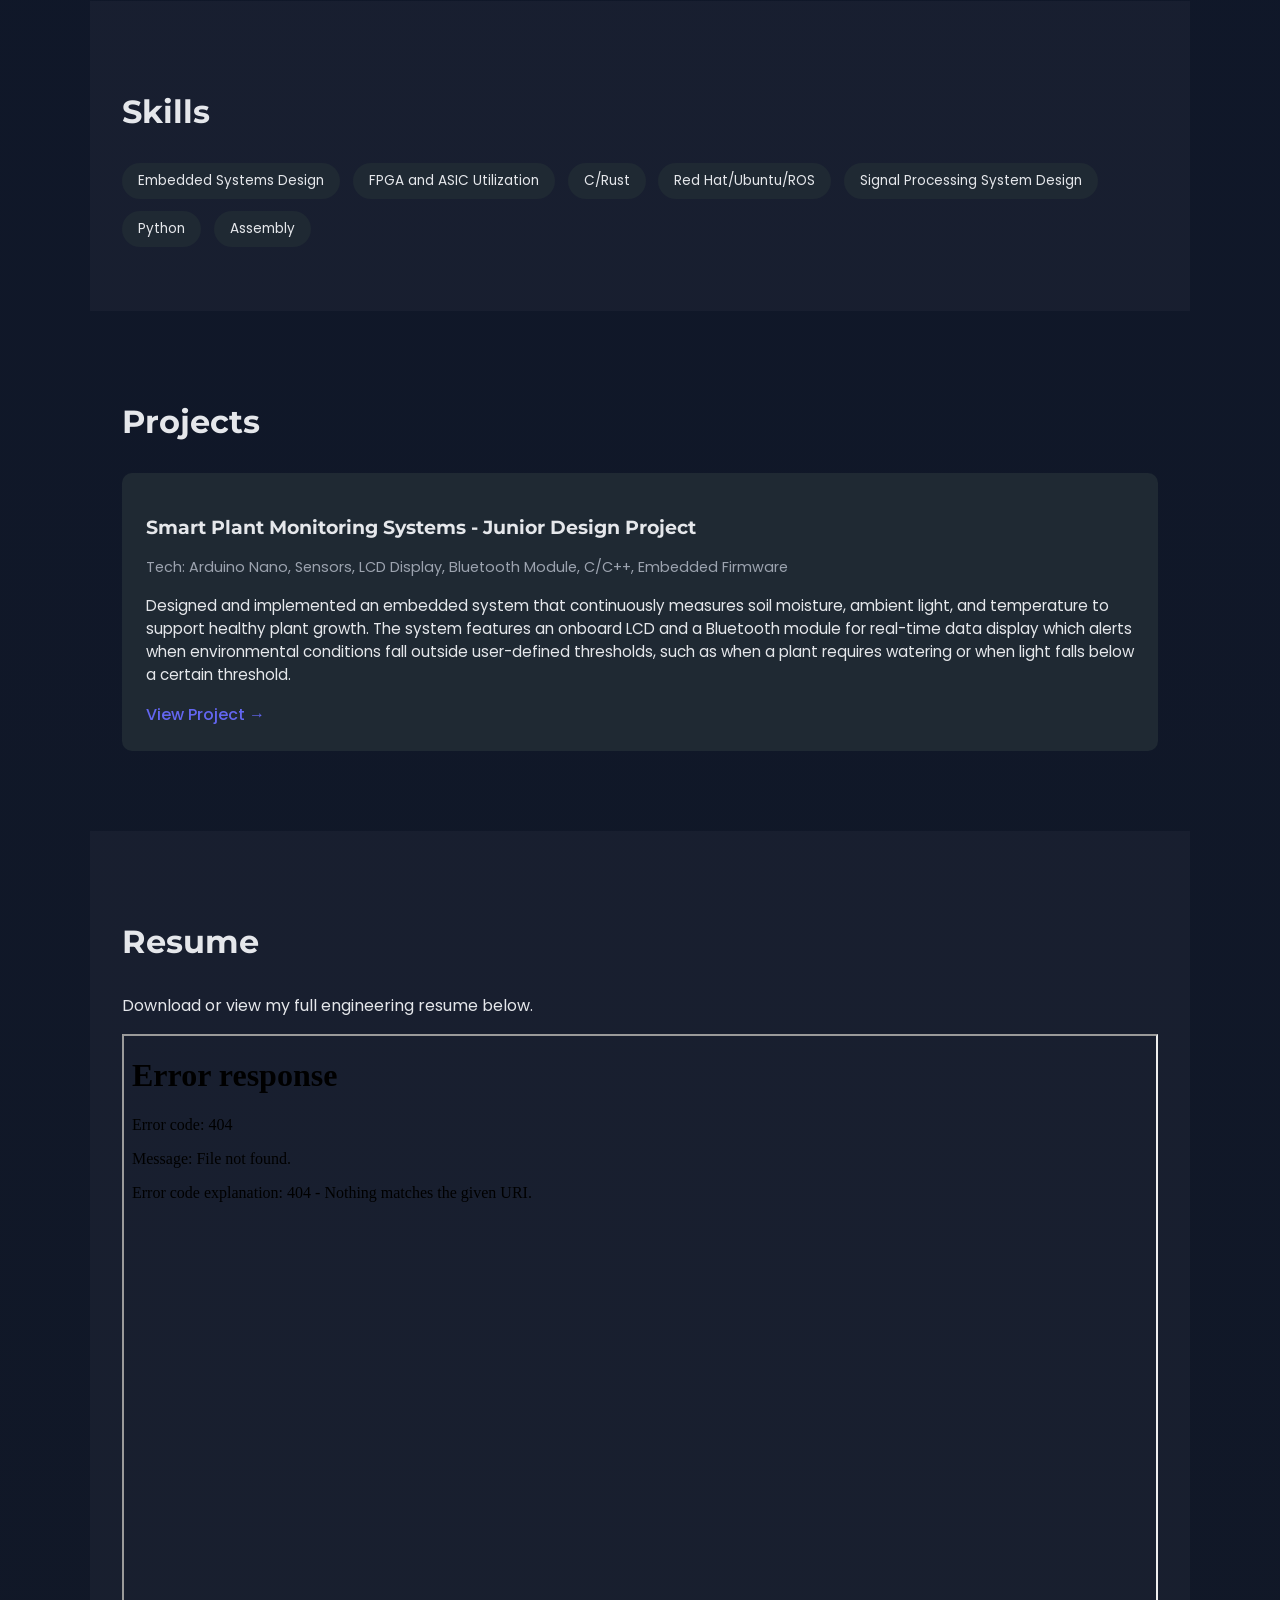
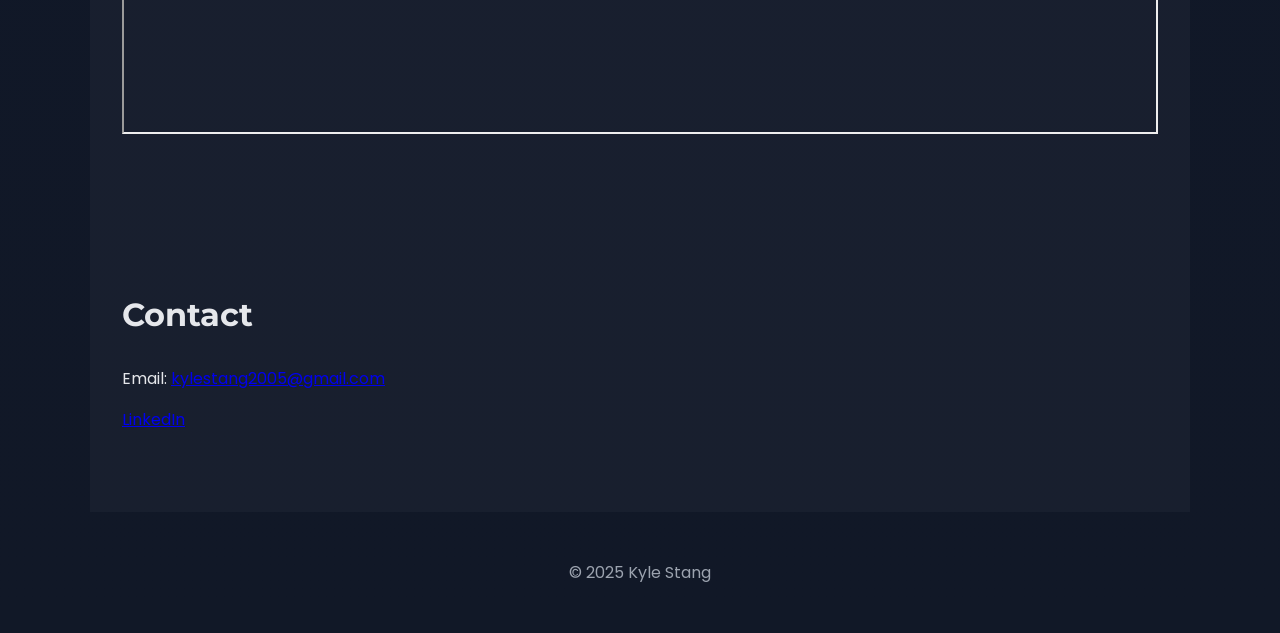
==== commit f7728167: "Update index.html" ====
--- a/index.html
+++ b/index.html
@@ -133,7 +133,7 @@
   </p>
 
   <iframe 
-    src="Spring 2026 Resume.pdf" 
+    src="Summer 2026 Resume.pdf" 
     width="100%" 
     height="700px">
   </iframe>
--- a/style.css
+++ b/style.css
@@ -88,8 +88,9 @@
   text-align: center;
   padding: 2rem;
   background-image: url('profile photo.png'); /* fallback if not set inline */
-  background-size: cover;
+  background-size: 50%;
   background-position: center;
+  background-repeat: no-repeat;
   position: relative;
 }
 
@@ -97,7 +98,7 @@
   content: '';
   position: absolute;
   inset: 0;
-  background: rgba(0, 0, 0, 0.55);
+  background: rbga(0, 0, 0, .2);
   z-index: 0;
 }
 
@@ -112,7 +113,6 @@
 }
 
 .tagline {
-  color: var(--text-muted);
   margin: 1rem 0 2rem;
 }
 
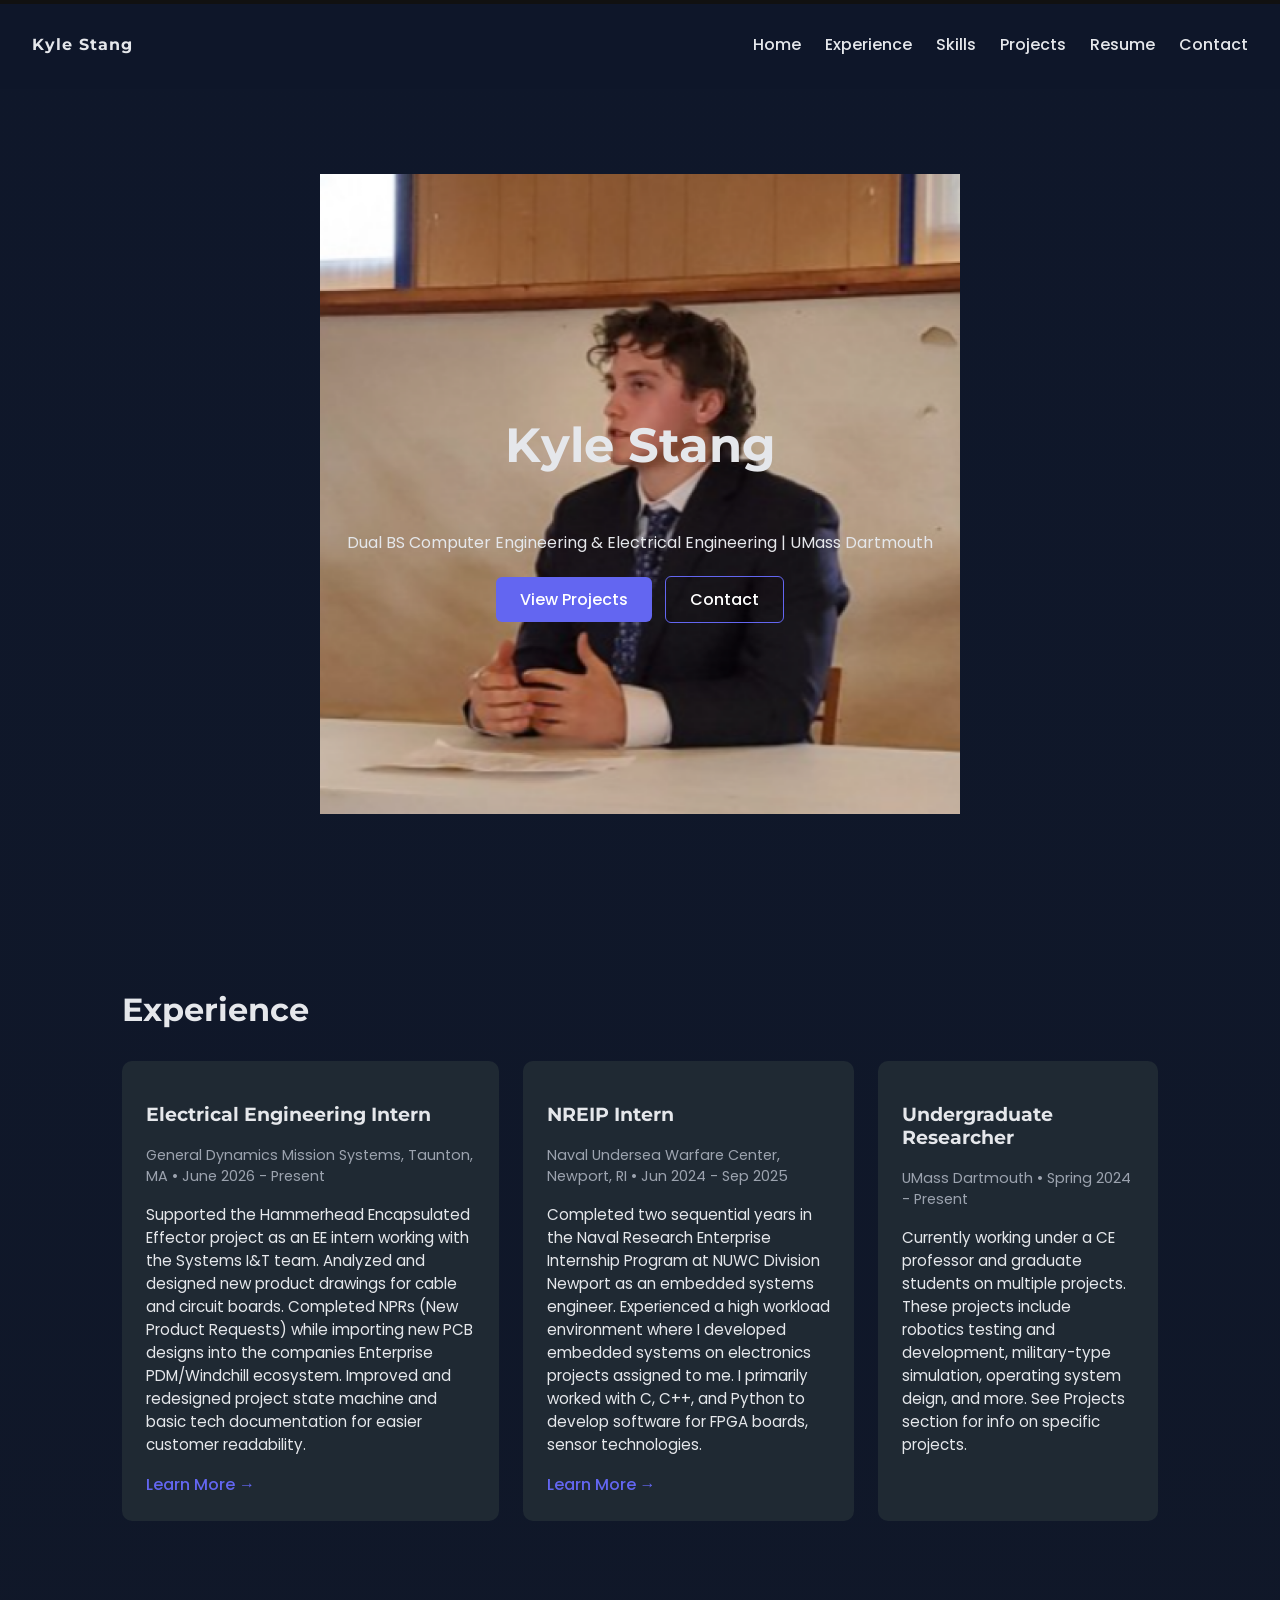
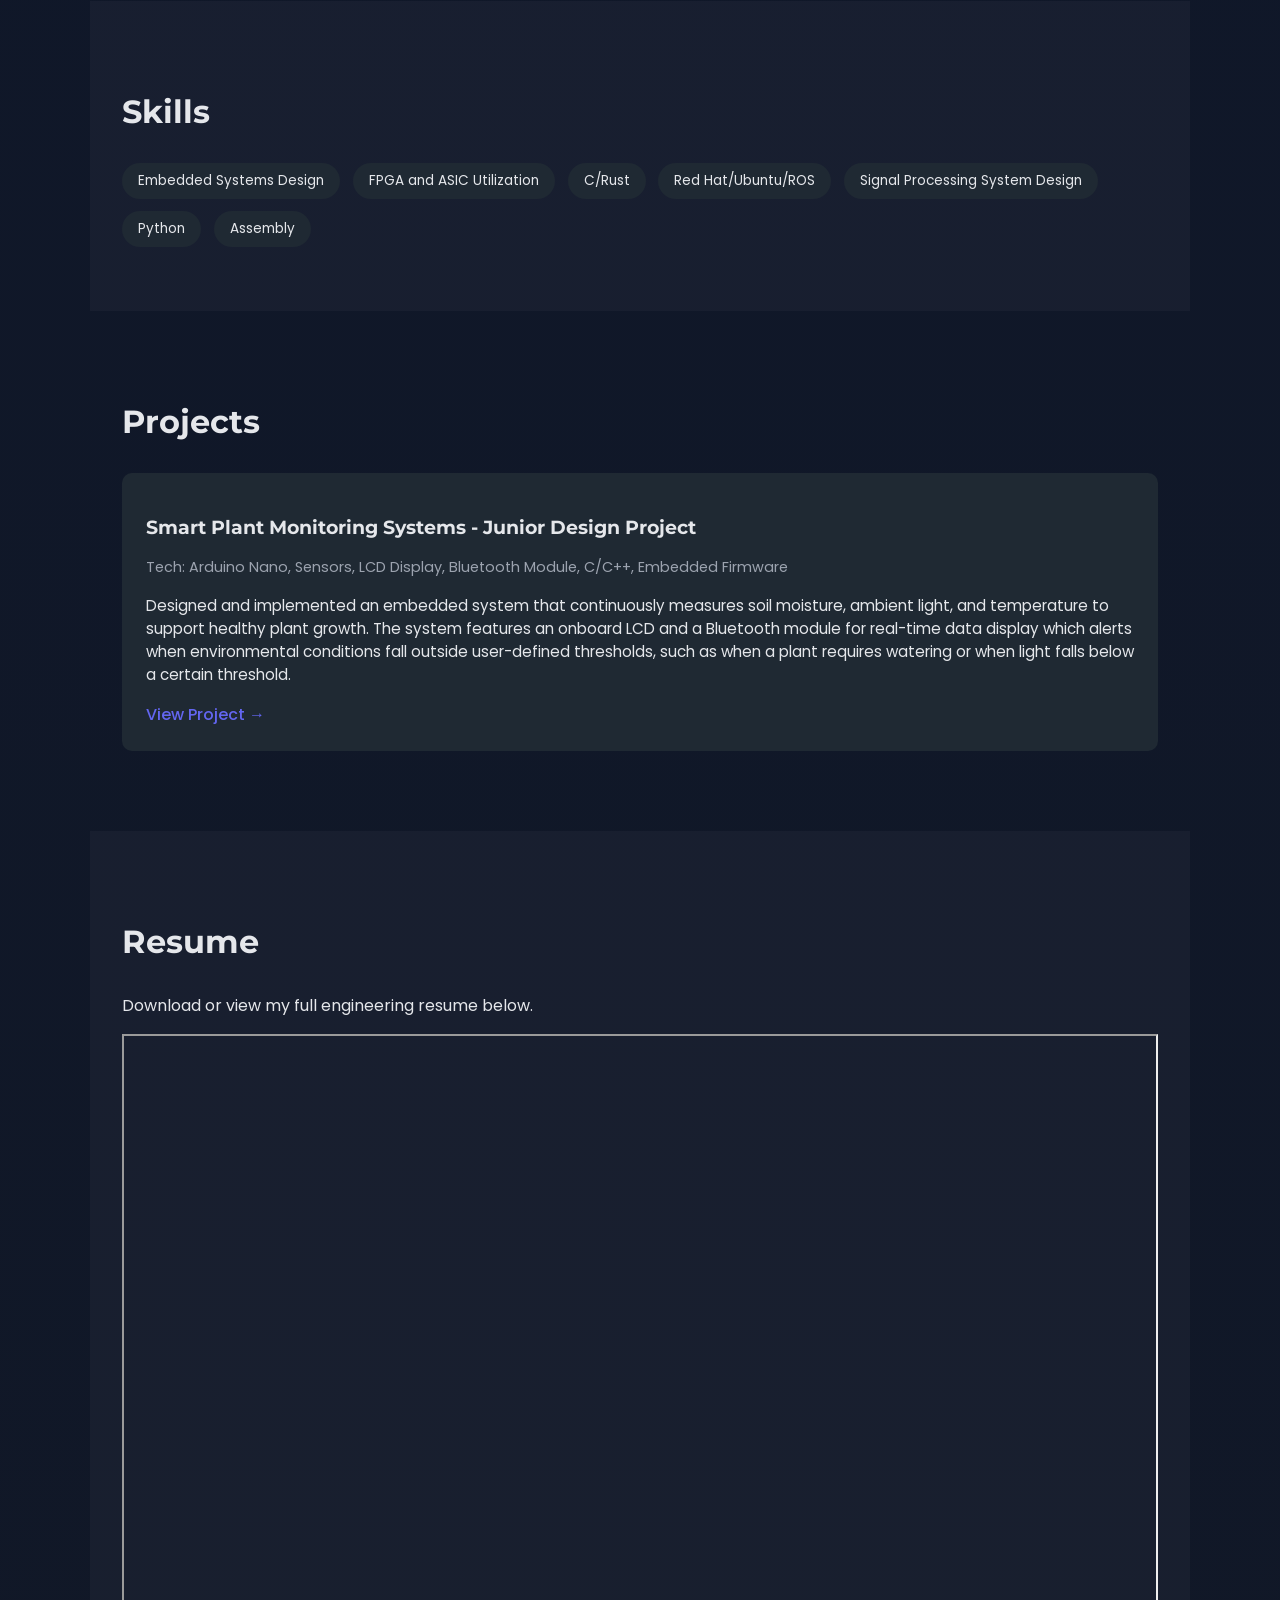
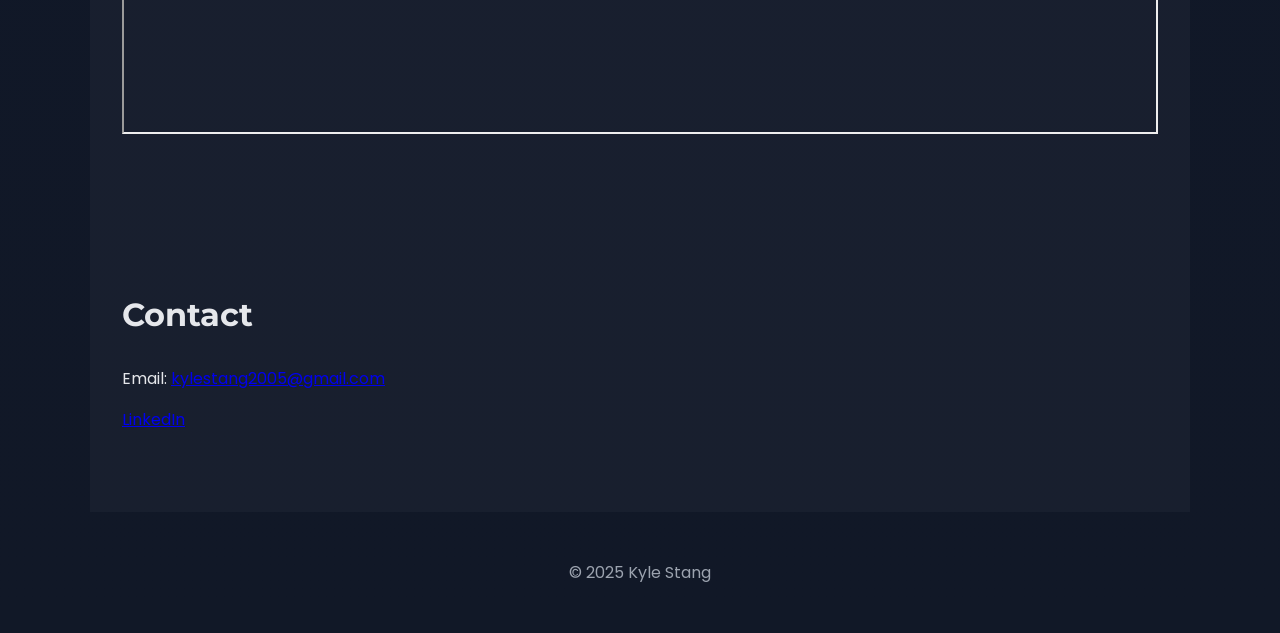
==== commit cc359862: "Update index.html" ====
--- a/index.html
+++ b/index.html
@@ -1,5 +1,5 @@
 <!DOCTYPE html>
-<html lang="en">
+<html lang="en"> 
 <head>
   <meta charset="UTF-8" />
   <meta name="viewport" content="width=device-width, initial-scale=1.0" />
